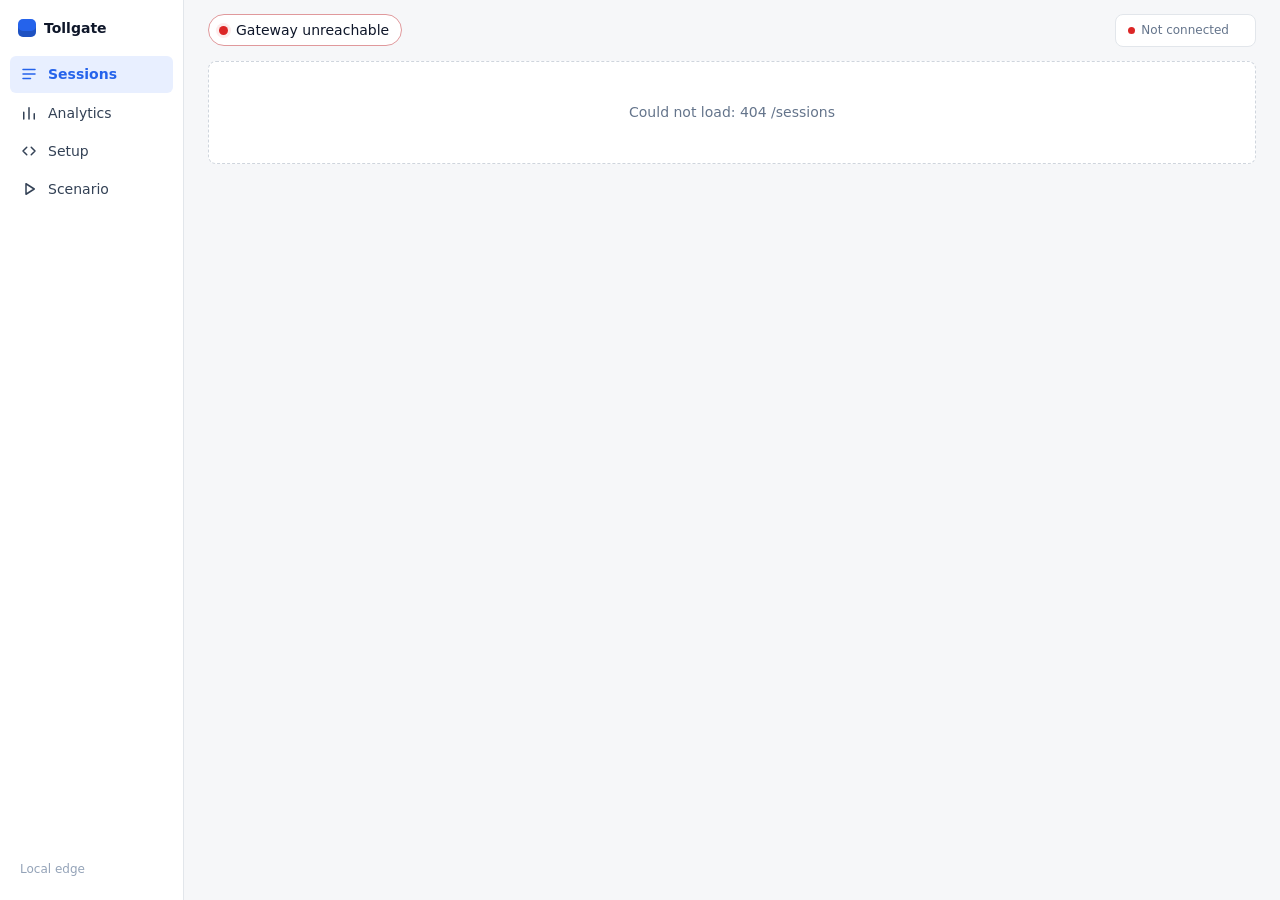
==== tollgate/ui/edge/index.html @ 45442b35 "Local edge UI at /edge: Sessions, Analytics, Setup, Scenario Vanilla JS/CSS, inline SVG charts, ligh" ====
<!doctype html>
<html lang="en">
<head>
<meta charset="utf-8">
<meta name="viewport" content="width=device-width, initial-scale=1">
<title>Tollgate Edge</title>
<link rel="stylesheet" href="app.css">
</head>
<body>
<div class="shell">
  <nav class="nav" aria-label="Views">
    <div class="brand"><span class="brand-mark" aria-hidden="true"></span><span class="brand-name">Tollgate</span></div>
    <a href="#sessions" data-view="sessions"><svg viewBox="0 0 24 24" aria-hidden="true"><path d="M4 6h16M4 12h16M4 18h10"/></svg><span>Sessions</span></a>
    <a href="#analytics" data-view="analytics"><svg viewBox="0 0 24 24" aria-hidden="true"><path d="M5 20V11M12 20V5M19 20v-7"/></svg><span>Analytics</span></a>
    <a href="#setup" data-view="setup"><svg viewBox="0 0 24 24" aria-hidden="true"><path d="M9 7 4 12l5 5M15 7l5 5-5 5"/></svg><span>Setup</span></a>
    <a href="#scenario" data-view="scenario"><svg viewBox="0 0 24 24" aria-hidden="true"><path d="M8 5v14l11-7z"/></svg><span>Scenario</span></a>
    <div class="nav-foot">Local edge</div>
  </nav>
  <div class="main">
    <header class="top">
      <button id="health" class="health" type="button" aria-live="polite"><span class="dot"></span><span class="msg">Checking…</span></button>
      <div id="status" class="status" aria-label="Status"></div>
    </header>
    <main id="view" tabindex="-1"></main>
  </div>
</div>
<script src="app.js"></script>
</body>
</html>
---- tollgate/ui/edge/app.css ----
:root {
  --bg: #f6f7f9; --panel: #ffffff; --panel-2: #f1f3f6; --line: #e2e6eb; --line-2: #cfd5dd;
  --ink: #0f172a; --ink-2: #334155; --muted: #64748b; --faint: #94a3b8;
  --accent: #2563eb; --accent-soft: #e8efff;
  --allow: #15803d; --allow-soft: #e7f6ec;
  --redact: #7c3aed; --redact-soft: #f1ebff;
  --approve: #b45309; --approve-soft: #fdf3e2;
  --block: #dc2626; --block-soft: #fdecec;
  --skip: #94a3b8;
  --mark: #fde68a; --mark-ink: #422006;
  --radius: 8px;
  --font: "IBM Plex Sans", system-ui, -apple-system, "Segoe UI", Roboto, sans-serif;
  --mono: "IBM Plex Mono", ui-monospace, "Cascadia Mono", Consolas, monospace;
  color-scheme: light;
}
@media (prefers-color-scheme: dark) {
  :root {
    --bg: #0d1117; --panel: #151b23; --panel-2: #1b222c; --line: #263040; --line-2: #34404f;
    --ink: #e6edf3; --ink-2: #c4cdd8; --muted: #8b98a8; --faint: #66727f;
    --accent: #5b8def; --accent-soft: #1a2741;
    --allow: #3fb96b; --allow-soft: #12291b;
    --redact: #a78bfa; --redact-soft: #241b3d;
    --approve: #e3a03a; --approve-soft: #2e2212;
    --block: #f26b6b; --block-soft: #341818;
    --skip: #5b6673;
    --mark: #6b4f0f; --mark-ink: #fff3c4;
    color-scheme: dark;
  }
}
* { box-sizing: border-box; }
html, body { margin: 0; height: 100%; }
body { background: var(--bg); color: var(--ink); font: 14px/1.45 var(--font); }
button, input { font: inherit; color: inherit; }
:focus-visible { outline: 2px solid var(--accent); outline-offset: 2px; border-radius: 4px; }
code, pre, .mono { font-family: var(--mono); font-size: 12.5px; }
h1 { font-size: 20px; margin: 0 0 4px; font-weight: 600; letter-spacing: -0.01em; }
h2 { font-size: 15px; margin: 0 0 10px; font-weight: 600; }
h3 { font-size: 13px; margin: 0 0 6px; font-weight: 600; color: var(--ink-2); }
.sub { color: var(--muted); margin: 0 0 18px; }

/* shell */
.shell { display: grid; grid-template-columns: 184px 1fr; min-height: 100vh; background: linear-gradient(to right, var(--panel) 183px, var(--line) 183px 184px, transparent 184px); }
.nav { border-right: 1px solid var(--line); padding: 14px 10px; display: flex; flex-direction: column; gap: 2px; position: sticky; top: 0; height: 100vh; }
.brand { display: flex; align-items: center; gap: 8px; padding: 4px 8px 16px; font-weight: 600; }
.brand-mark { width: 18px; height: 18px; border-radius: 5px; background: var(--accent); box-shadow: inset 0 -6px 0 rgba(0,0,0,.18); }
.nav a { display: flex; align-items: center; gap: 10px; padding: 8px 10px; border-radius: 6px; color: var(--ink-2); text-decoration: none; }
.nav a svg { width: 18px; height: 18px; fill: none; stroke: currentColor; stroke-width: 2; stroke-linecap: round; stroke-linejoin: round; flex: none; }
.nav a:hover { background: var(--panel-2); }
.nav a[aria-current="page"] { background: var(--accent-soft); color: var(--accent); font-weight: 600; }
.nav-foot { margin-top: auto; color: var(--faint); font-size: 12px; padding: 8px 10px; }
.main { min-width: 0; display: flex; flex-direction: column; }
.top { display: flex; justify-content: space-between; align-items: flex-start; gap: 16px; padding: 14px 24px 0; }
#view { padding: 14px 24px 40px; outline: none; min-width: 0; }

.health { display: inline-flex; align-items: center; gap: 8px; border: 1px solid var(--line); background: var(--panel); border-radius: 999px; padding: 5px 12px 5px 10px; cursor: default; font-weight: 500; }
.health .dot { width: 9px; height: 9px; border-radius: 50%; background: var(--allow); box-shadow: 0 0 0 3px var(--allow-soft); }
.health.warn .dot { background: var(--approve); box-shadow: 0 0 0 3px var(--approve-soft); }
.health.alert .dot { background: var(--block); box-shadow: 0 0 0 3px var(--block-soft); }
.health.warn, .health.alert { cursor: pointer; }
.health.alert { border-color: color-mix(in srgb, var(--block) 40%, var(--line)); }
.health.warn { border-color: color-mix(in srgb, var(--approve) 40%, var(--line)); }

.status { display: grid; grid-template-columns: auto auto; gap: 2px 14px; border: 1px solid var(--line); background: var(--panel); border-radius: var(--radius); padding: 7px 12px; font-size: 12px; color: var(--muted); max-width: 440px; }
.status .acct { display: flex; align-items: center; gap: 7px; color: var(--ink); font-weight: 600; font-size: 13px; }
.status .acct svg { width: 18px; height: 18px; fill: none; stroke: var(--muted); stroke-width: 1.8; }
.status .conn { display: flex; align-items: center; gap: 6px; justify-content: flex-end; }
.status .vers { grid-column: 1 / -1; font-family: var(--mono); font-size: 11px; color: var(--faint); }
.cdot { width: 7px; height: 7px; border-radius: 50%; background: var(--allow); display: inline-block; }
.cdot.off { background: var(--block); }

/* common */
.panel { background: var(--panel); border: 1px solid var(--line); border-radius: var(--radius); padding: 16px; }
.pill { display: inline-flex; align-items: center; gap: 4px; font-size: 11.5px; font-weight: 600; padding: 1px 8px; border-radius: 999px; white-space: nowrap; line-height: 18px; background: var(--panel-2); color: var(--ink-2); border: 1px solid transparent; }
.pill.allow { background: var(--allow-soft); color: var(--allow); }
.pill.redact { background: var(--redact-soft); color: var(--redact); }
.pill.approve { background: var(--approve-soft); color: var(--approve); }
.pill.block, .pill.fail { background: var(--block-soft); color: var(--block); }
.pill.pass { background: var(--allow-soft); color: var(--allow); }
.pill.untrusted { background: var(--approve-soft); color: var(--approve); }
.pill.holds_private { background: var(--redact-soft); color: var(--redact); }
.pill.clean { background: var(--allow-soft); color: var(--allow); }
.pill.ghost { background: transparent; border-color: var(--line-2); color: var(--muted); font-weight: 500; }
.pill.active::before { content: ""; width: 6px; height: 6px; border-radius: 50%; background: var(--accent); }
.btn { border: 1px solid var(--line-2); background: var(--panel); border-radius: 6px; padding: 5px 12px; cursor: pointer; font-weight: 500; }
.btn:hover { background: var(--panel-2); }
.btn.primary { background: var(--accent); border-color: var(--accent); color: #fff; }
.btn.primary:hover { filter: brightness(1.08); }
.btn.small { padding: 2px 9px; font-size: 12.5px; }
.btn:disabled { opacity: .55; cursor: progress; }
.empty { color: var(--muted); padding: 40px 16px; text-align: center; border: 1px dashed var(--line-2); border-radius: var(--radius); background: var(--panel); }
.empty a { color: var(--accent); }
.muted { color: var(--muted); }
.row { display: flex; align-items: center; gap: 8px; flex-wrap: wrap; }

/* sessions */
.sessions { display: grid; grid-template-columns: 330px 1fr; gap: 18px; align-items: start; }
.slist { display: flex; flex-direction: column; gap: 6px; position: sticky; top: 12px; max-height: calc(100vh - 110px); overflow: auto; padding: 2px; }
.sitem { text-align: left; background: var(--panel); border: 1px solid var(--line); border-radius: var(--radius); padding: 10px 12px; cursor: pointer; display: flex; flex-direction: column; gap: 5px; width: 100%; }
.sitem:hover { border-color: var(--line-2); }
.sitem[aria-current="true"] { border-color: var(--accent); box-shadow: 0 0 0 1px var(--accent); }
.sitem .name { font-weight: 600; display: flex; justify-content: space-between; gap: 8px; }
.sitem .name small { font-weight: 400; color: var(--faint); font-size: 12px; }
.sitem .label { color: var(--muted); font-size: 12px; }
.sitem .tools { color: var(--muted); font-size: 12px; white-space: nowrap; overflow: hidden; text-overflow: ellipsis; }
.shead { display: flex; justify-content: space-between; align-items: flex-start; gap: 12px; margin-bottom: 12px; }
.timeline { display: flex; flex-direction: column; gap: 8px; }
.card { background: var(--panel); border: 1px solid var(--line); border-radius: var(--radius); border-left: 3px solid var(--line-2); }
.card.allow { border-left-color: var(--allow); }
.card.redact { border-left-color: var(--redact); }
.card.approve { border-left-color: var(--approve); }
.card.block { border-left-color: var(--block); }
.card.flash { animation: flash 1.6s ease-out; }
@keyframes flash { from { box-shadow: 0 0 0 3px var(--accent); } to { box-shadow: 0 0 0 0 transparent; } }
.card > summary { list-style: none; cursor: pointer; padding: 10px 14px; display: grid; grid-template-columns: 62px 1fr auto; gap: 4px 12px; align-items: baseline; }
.card > summary::-webkit-details-marker { display: none; }
.card .time { color: var(--faint); font-family: var(--mono); font-size: 12px; }
.card .sentence { font-weight: 600; }
.card .effect { grid-column: 2; color: var(--muted); font-size: 13px; }
.card .chain { grid-column: 2 / -1; display: flex; flex-wrap: wrap; gap: 4px 12px; font-size: 12.5px; color: var(--ink-2); margin-top: 2px; }
.chain .st { display: inline-flex; align-items: center; gap: 4px; }
.chain .ic { width: 15px; height: 15px; border-radius: 50%; display: inline-grid; place-items: center; font-size: 10px; font-weight: 700; color: #fff; }
.ic.ok { background: var(--allow); }
.ic.warn { background: var(--approve); }
.card.redact .ic.warn { background: var(--redact); }
.ic.fail { background: var(--block); }
.ic.skip { background: transparent; color: var(--skip); border: 1px solid var(--skip); }
.chain .skip-l { color: var(--faint); }
.card .chev { color: var(--faint); transition: transform .15s; grid-row: 1; grid-column: 3; }
.card[open] .chev { transform: rotate(90deg); }
.body { padding: 4px 14px 14px 88px; display: flex; flex-direction: column; gap: 12px; border-top: 1px solid var(--line); padding-top: 12px; }
.kv { display: grid; grid-template-columns: 140px 1fr; gap: 4px 12px; }
.kv dt { color: var(--muted); }
.kv dd { margin: 0; }
.masked { display: flex; flex-wrap: wrap; gap: 6px; align-items: center; }
.tok { font-family: var(--mono); font-size: 12px; background: var(--redact-soft); color: var(--redact); border-radius: 4px; padding: 0 5px; }
pre.text { margin: 6px 0 0; padding: 10px 12px; background: var(--panel-2); border: 1px solid var(--line); border-radius: 6px; white-space: pre-wrap; word-break: break-word; max-height: 260px; overflow: auto; }
pre.text mark { background: var(--mark); color: var(--mark-ink); border-radius: 3px; padding: 0 2px; }
pre.text mark.m { background: var(--redact-soft); color: var(--redact); font-weight: 600; }
details.tech > summary { cursor: pointer; color: var(--muted); font-size: 13px; }
details.tech table { border-collapse: collapse; margin-top: 8px; font-size: 12.5px; width: 100%; }
details.tech td { padding: 3px 10px 3px 0; vertical-align: top; border-bottom: 1px solid var(--line); }
details.tech td:first-child { color: var(--muted); width: 130px; }
.why b { display: block; color: var(--muted); font-weight: 500; font-size: 12px; text-transform: uppercase; letter-spacing: .04em; margin-bottom: 2px; }
.why2 { display: grid; grid-template-columns: 1fr 1fr; gap: 14px; }

/* analytics */
.kpis { display: grid; grid-template-columns: repeat(4, 1fr); gap: 12px; margin-bottom: 14px; }
.kpi .n { font-size: 26px; font-weight: 600; letter-spacing: -0.02em; font-variant-numeric: tabular-nums; }
.kpi .l { color: var(--muted); font-size: 12.5px; }
.kpi.block .n { color: var(--block); } .kpi.redact .n { color: var(--redact); }
.grid2 { display: grid; grid-template-columns: 1fr 1fr; gap: 14px; margin-top: 14px; }
.legend { display: flex; gap: 14px; font-size: 12.5px; color: var(--muted); margin-bottom: 6px; }
.legend i { display: inline-block; width: 10px; height: 10px; border-radius: 2px; margin-right: 5px; vertical-align: -1px; }
svg.chart { width: 100%; height: auto; display: block; overflow: visible; }
svg.chart text { fill: var(--muted); font: 11px var(--font); }
svg.chart .grid { stroke: var(--line); }
.f-allow { fill: var(--allow); } .f-redact { fill: var(--redact); } .f-approve { fill: var(--approve); } .f-block { fill: var(--block); }
.bars { display: flex; flex-direction: column; gap: 9px; }
.bar .lab { display: flex; justify-content: space-between; gap: 12px; font-size: 13px; margin-bottom: 3px; }
.bar .lab span:last-child { font-variant-numeric: tabular-nums; color: var(--muted); }
.bar .track { height: 10px; border-radius: 3px; background: var(--panel-2); display: flex; overflow: hidden; }
.bar .track div { height: 100%; }

/* setup */
.setup { display: grid; grid-template-columns: 1fr 1fr; gap: 14px; }
.setup .wide { grid-column: 1 / -1; }
.field { display: flex; align-items: center; gap: 8px; justify-content: space-between; padding: 7px 0; border-bottom: 1px solid var(--line); }
.field:last-child { border-bottom: 0; }
.field span:first-child { color: var(--muted); }
.snip { margin-top: 12px; }
.snip .row { justify-content: space-between; }
.snip pre { margin: 6px 0 0; padding: 10px 12px; background: var(--panel-2); border: 1px solid var(--line); border-radius: 6px; overflow: auto; white-space: pre; }
.tools { display: flex; flex-wrap: wrap; gap: 6px; margin-top: 10px; }
.local-sent ul { margin: 0; padding-left: 18px; color: var(--ink-2); }
.local-sent li { margin: 3px 0; }

/* scenario */
.sc-bar { display: flex; gap: 8px; align-items: center; margin-bottom: 14px; flex-wrap: wrap; }
.sc-bar .score { margin-left: auto; color: var(--muted); }
.act { margin-bottom: 14px; padding: 0; overflow: hidden; }
.act-h { display: flex; align-items: center; justify-content: space-between; gap: 12px; padding: 12px 16px; border-bottom: 1px solid var(--line); }
.act-h h2 { margin: 0; }
.act-h .muted { font-size: 12.5px; }
table.steps { width: 100%; border-collapse: collapse; }
table.steps td, table.steps th { padding: 8px 12px; text-align: left; vertical-align: top; border-bottom: 1px solid var(--line); }
table.steps th { font-size: 12px; color: var(--muted); font-weight: 500; }
table.steps tr:last-child td { border-bottom: 0; }
table.steps td.id { font-family: var(--mono); color: var(--muted); width: 48px; }
table.steps td.who { width: 130px; color: var(--ink-2); }
table.steps td.exp, table.steps td.got { width: 24%; font-size: 13px; }
table.steps td.res { width: 70px; }
table.steps td.act-c { width: 64px; text-align: right; }
table.steps tr.op td { color: var(--faint); }
table.steps tr.op .pill { opacity: .8; }
table.steps .why-f { color: var(--block); font-size: 12px; }
table.steps a { color: var(--accent); }

@media (max-width: 1100px) {
  .sessions { grid-template-columns: 270px 1fr; }
  .grid2, .setup { grid-template-columns: 1fr; }
}
@media (max-width: 900px) {
  .shell { grid-template-columns: 56px 1fr; background: linear-gradient(to right, var(--panel) 55px, var(--line) 55px 56px, transparent 56px); }
  .nav a span, .brand-name, .nav-foot { display: none; }
  .nav a { justify-content: center; padding: 10px; }
  .brand { justify-content: center; padding: 4px 0 16px; }
  .top { flex-wrap: wrap; padding: 12px 16px 0; }
  #view { padding: 12px 16px 32px; }
  .sessions { grid-template-columns: 1fr; }
  .slist { position: static; max-height: 260px; }
  .kpis { grid-template-columns: repeat(2, 1fr); }
  .body { padding-left: 14px; }
  .why2 { grid-template-columns: 1fr; }
  .card > summary { grid-template-columns: 52px 1fr auto; }
  table.steps td.who, table.steps th.who { display: none; }
}
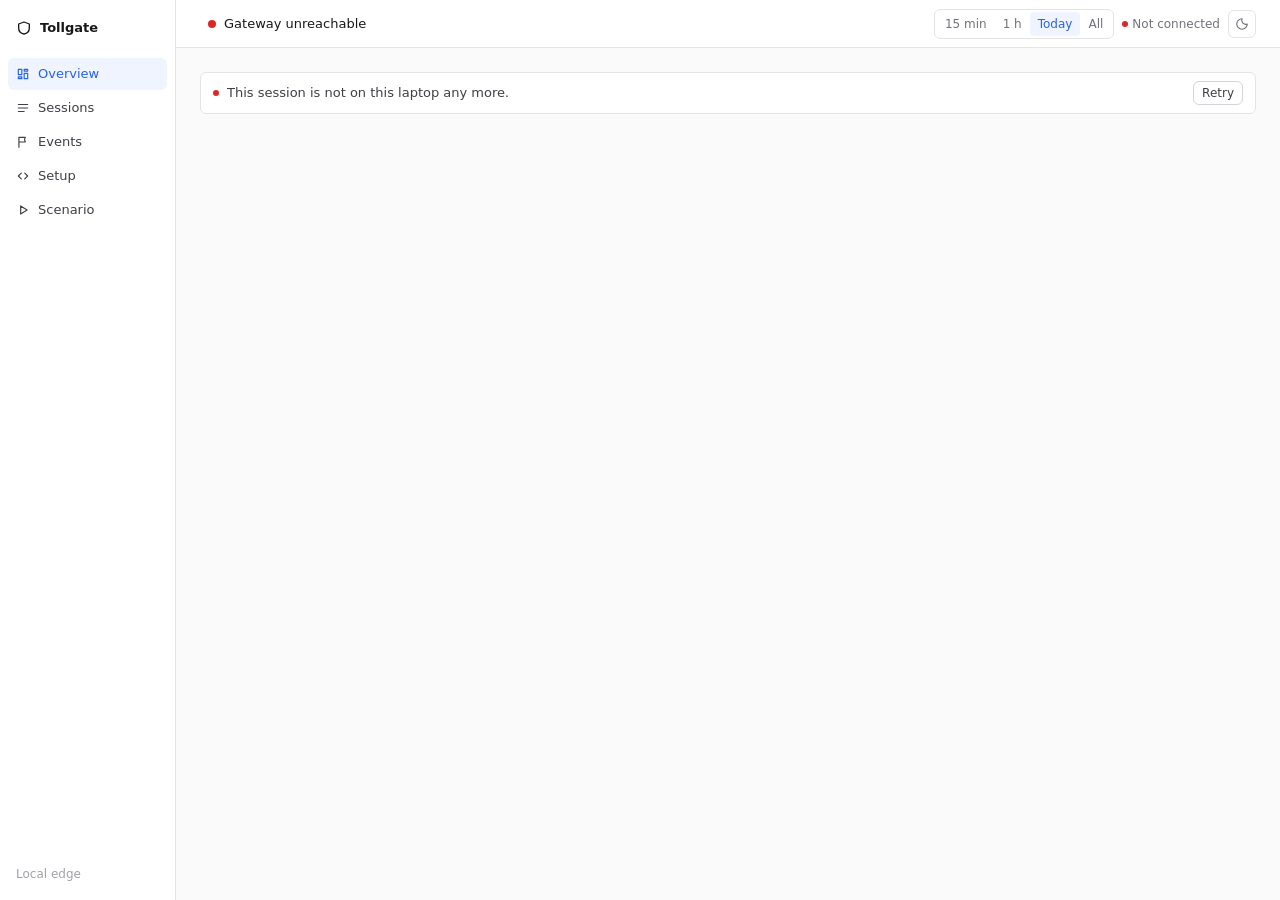
==== commit 3be33e21: "Edge UI v2: Overview/Sessions trace/Events/Setup/Scenario, neutral palette, global range, light/dark" ====
--- a/tollgate/ui/edge/index.html
+++ b/tollgate/ui/edge/index.html
@@ -4,22 +4,27 @@
 <meta charset="utf-8">
 <meta name="viewport" content="width=device-width, initial-scale=1">
 <title>Tollgate Edge</title>
+<script>try { const t = localStorage.getItem("tg.theme"); if (t) document.documentElement.dataset.theme = t; } catch {}</script>
 <link rel="stylesheet" href="app.css">
 </head>
 <body>
 <div class="shell">
   <nav class="nav" aria-label="Views">
-    <div class="brand"><span class="brand-mark" aria-hidden="true"></span><span class="brand-name">Tollgate</span></div>
-    <a href="#sessions" data-view="sessions"><svg viewBox="0 0 24 24" aria-hidden="true"><path d="M4 6h16M4 12h16M4 18h10"/></svg><span>Sessions</span></a>
-    <a href="#analytics" data-view="analytics"><svg viewBox="0 0 24 24" aria-hidden="true"><path d="M5 20V11M12 20V5M19 20v-7"/></svg><span>Analytics</span></a>
-    <a href="#setup" data-view="setup"><svg viewBox="0 0 24 24" aria-hidden="true"><path d="M9 7 4 12l5 5M15 7l5 5-5 5"/></svg><span>Setup</span></a>
-    <a href="#scenario" data-view="scenario"><svg viewBox="0 0 24 24" aria-hidden="true"><path d="M8 5v14l11-7z"/></svg><span>Scenario</span></a>
+    <div class="brand"><svg class="i" viewBox="0 0 24 24" aria-hidden="true"><path d="M12 3 4 6v6c0 4.5 3.4 8.2 8 9 4.6-.8 8-4.5 8-9V6z"/></svg>Tollgate</div>
+    <a href="#/overview" data-view="overview"><svg class="i" viewBox="0 0 24 24" aria-hidden="true"><path d="M4 13h6V4H4zM14 20h6v-9h-6zM4 20h6v-3H4zM14 7h6V4h-6z"/></svg>Overview</a>
+    <a href="#/sessions" data-view="sessions"><svg class="i" viewBox="0 0 24 24" aria-hidden="true"><path d="M4 6h16M4 12h16M4 18h10"/></svg>Sessions</a>
+    <a href="#/events" data-view="events"><svg class="i" viewBox="0 0 24 24" aria-hidden="true"><path d="M5 21V4h11l-1.5 4L16 12H5"/></svg>Events</a>
+    <a href="#/setup" data-view="setup"><svg class="i" viewBox="0 0 24 24" aria-hidden="true"><path d="M9 7 4 12l5 5M15 7l5 5-5 5"/></svg>Setup</a>
+    <a href="#/scenario" data-view="scenario"><svg class="i" viewBox="0 0 24 24" aria-hidden="true"><path d="M8 5v14l11-7z"/></svg>Scenario</a>
     <div class="nav-foot">Local edge</div>
   </nav>
   <div class="main">
     <header class="top">
-      <button id="health" class="health" type="button" aria-live="polite"><span class="dot"></span><span class="msg">Checking…</span></button>
+      <button id="health" class="health" type="button" aria-live="polite"><span class="dot"></span><span class="msg ell">Checking…</span></button>
+      <span class="spacer"></span>
+      <div id="range" class="seg" role="group" aria-label="Time range"></div>
       <div id="status" class="status" aria-label="Status"></div>
+      <button id="theme" class="icon-btn" type="button" aria-label="Switch light or dark" title="Switch light or dark"><svg class="i" viewBox="0 0 24 24" aria-hidden="true"><path d="M12 3a9 9 0 1 0 9 9 7 7 0 0 1-9-9z"/></svg></button>
     </header>
     <main id="view" tabindex="-1"></main>
   </div>
--- a/tollgate/ui/edge/app.css
+++ b/tollgate/ui/edge/app.css
@@ -1,216 +1,238 @@
+/* Tollgate local edge v2. Grey is the default, colour is information: one accent (blue) for interactive/selected,
+   red only for Blocked and real problems. Type: 13 body, 12 labels, 15 section, 18 page, 22 KPI. 8px grid, 6px radius. */
 :root {
-  --bg: #f6f7f9; --panel: #ffffff; --panel-2: #f1f3f6; --line: #e2e6eb; --line-2: #cfd5dd;
-  --ink: #0f172a; --ink-2: #334155; --muted: #64748b; --faint: #94a3b8;
-  --accent: #2563eb; --accent-soft: #e8efff;
-  --allow: #15803d; --allow-soft: #e7f6ec;
-  --redact: #7c3aed; --redact-soft: #f1ebff;
-  --approve: #b45309; --approve-soft: #fdf3e2;
-  --block: #dc2626; --block-soft: #fdecec;
-  --skip: #94a3b8;
-  --mark: #fde68a; --mark-ink: #422006;
-  --radius: 8px;
-  --font: "IBM Plex Sans", system-ui, -apple-system, "Segoe UI", Roboto, sans-serif;
-  --mono: "IBM Plex Mono", ui-monospace, "Cascadia Mono", Consolas, monospace;
+  --bg: #fafafa; --panel: #ffffff; --soft: #f4f4f5; --soft-2: #e4e4e7; --line: #e4e4e7; --line-2: #d4d4d8;
+  --ink: #18181b; --ink-2: #3f3f46; --muted: #71717a; --faint: #a1a1aa;
+  --accent: #2563eb; --accent-soft: #eff4ff;
+  --red: #dc2626; --red-soft: #fdecec; --red-ink: #9f1d1d;
+  --c-allow: #d4d4d8; --c-mid: #8e8e96; --c-block: #dc2626; --bar: #e4e4e7;
+  --mark: #e4e4e7; --mark-ink: #18181b;
+  --r: 6px;
+  --font: "Inter", system-ui, -apple-system, "Segoe UI", Roboto, sans-serif;
+  --mono: ui-monospace, "Cascadia Mono", "SF Mono", Consolas, monospace;
   color-scheme: light;
 }
 @media (prefers-color-scheme: dark) {
-  :root {
-    --bg: #0d1117; --panel: #151b23; --panel-2: #1b222c; --line: #263040; --line-2: #34404f;
-    --ink: #e6edf3; --ink-2: #c4cdd8; --muted: #8b98a8; --faint: #66727f;
-    --accent: #5b8def; --accent-soft: #1a2741;
-    --allow: #3fb96b; --allow-soft: #12291b;
-    --redact: #a78bfa; --redact-soft: #241b3d;
-    --approve: #e3a03a; --approve-soft: #2e2212;
-    --block: #f26b6b; --block-soft: #341818;
-    --skip: #5b6673;
-    --mark: #6b4f0f; --mark-ink: #fff3c4;
+  :root:not([data-theme="light"]) {
+    --bg: #0c0c0e; --panel: #131316; --soft: #1d1d21; --soft-2: #2a2a30; --line: #26262b; --line-2: #34343b;
+    --ink: #ececef; --ink-2: #c8c8cf; --muted: #8b8b94; --faint: #5f5f68;
+    --accent: #6b9bff; --accent-soft: #17213a;
+    --red: #f06363; --red-soft: #3a1717; --red-ink: #ffb4b4;
+    --c-allow: #3a3a42; --c-mid: #6e6e78; --c-block: #e5484d; --bar: #2a2a30;
+    --mark: #34343b; --mark-ink: #ececef;
     color-scheme: dark;
   }
 }
+:root[data-theme="dark"] {
+  --bg: #0c0c0e; --panel: #131316; --soft: #1d1d21; --soft-2: #2a2a30; --line: #26262b; --line-2: #34343b;
+  --ink: #ececef; --ink-2: #c8c8cf; --muted: #8b8b94; --faint: #5f5f68;
+  --accent: #6b9bff; --accent-soft: #17213a;
+  --red: #f06363; --red-soft: #3a1717; --red-ink: #ffb4b4;
+  --c-allow: #3a3a42; --c-mid: #6e6e78; --c-block: #e5484d; --bar: #2a2a30;
+  --mark: #34343b; --mark-ink: #ececef;
+  color-scheme: dark;
+}
 * { box-sizing: border-box; }
-html, body { margin: 0; height: 100%; }
-body { background: var(--bg); color: var(--ink); font: 14px/1.45 var(--font); }
-button, input { font: inherit; color: inherit; }
-:focus-visible { outline: 2px solid var(--accent); outline-offset: 2px; border-radius: 4px; }
-code, pre, .mono { font-family: var(--mono); font-size: 12.5px; }
-h1 { font-size: 20px; margin: 0 0 4px; font-weight: 600; letter-spacing: -0.01em; }
-h2 { font-size: 15px; margin: 0 0 10px; font-weight: 600; }
-h3 { font-size: 13px; margin: 0 0 6px; font-weight: 600; color: var(--ink-2); }
-.sub { color: var(--muted); margin: 0 0 18px; }
+html, body { margin: 0; }
+body { background: var(--bg); color: var(--ink); font: 13px/20px var(--font); -webkit-font-smoothing: antialiased; }
+button, input, select { font: inherit; color: inherit; }
+a { color: var(--accent); text-decoration: none; }
+a:hover { text-decoration: underline; }
+:focus-visible { outline: 2px solid var(--accent); outline-offset: 1px; border-radius: 4px; }
+code, pre, .mono { font-family: var(--mono); font-size: 12px; }
+h1 { font-size: 18px; line-height: 24px; margin: 0; font-weight: 600; letter-spacing: -0.01em; }
+h2 { font-size: 15px; line-height: 20px; margin: 0; font-weight: 600; }
+h3 { font-size: 12px; line-height: 16px; margin: 0 0 4px; font-weight: 500; color: var(--muted); }
+.muted { color: var(--muted); }
+.small { font-size: 12px; }
+.num { font-variant-numeric: tabular-nums; }
+.ell { overflow: hidden; text-overflow: ellipsis; white-space: nowrap; min-width: 0; }
+svg.i { width: 14px; height: 14px; fill: none; stroke: currentColor; stroke-width: 2; stroke-linecap: round; stroke-linejoin: round; flex: none; }
+.sr { position: absolute; left: -9999px; }
 
 /* shell */
-.shell { display: grid; grid-template-columns: 184px 1fr; min-height: 100vh; background: linear-gradient(to right, var(--panel) 183px, var(--line) 183px 184px, transparent 184px); }
-.nav { border-right: 1px solid var(--line); padding: 14px 10px; display: flex; flex-direction: column; gap: 2px; position: sticky; top: 0; height: 100vh; }
-.brand { display: flex; align-items: center; gap: 8px; padding: 4px 8px 16px; font-weight: 600; }
-.brand-mark { width: 18px; height: 18px; border-radius: 5px; background: var(--accent); box-shadow: inset 0 -6px 0 rgba(0,0,0,.18); }
-.nav a { display: flex; align-items: center; gap: 10px; padding: 8px 10px; border-radius: 6px; color: var(--ink-2); text-decoration: none; }
-.nav a svg { width: 18px; height: 18px; fill: none; stroke: currentColor; stroke-width: 2; stroke-linecap: round; stroke-linejoin: round; flex: none; }
-.nav a:hover { background: var(--panel-2); }
-.nav a[aria-current="page"] { background: var(--accent-soft); color: var(--accent); font-weight: 600; }
-.nav-foot { margin-top: auto; color: var(--faint); font-size: 12px; padding: 8px 10px; }
-.main { min-width: 0; display: flex; flex-direction: column; }
-.top { display: flex; justify-content: space-between; align-items: flex-start; gap: 16px; padding: 14px 24px 0; }
-#view { padding: 14px 24px 40px; outline: none; min-width: 0; }
-
-.health { display: inline-flex; align-items: center; gap: 8px; border: 1px solid var(--line); background: var(--panel); border-radius: 999px; padding: 5px 12px 5px 10px; cursor: default; font-weight: 500; }
-.health .dot { width: 9px; height: 9px; border-radius: 50%; background: var(--allow); box-shadow: 0 0 0 3px var(--allow-soft); }
-.health.warn .dot { background: var(--approve); box-shadow: 0 0 0 3px var(--approve-soft); }
-.health.alert .dot { background: var(--block); box-shadow: 0 0 0 3px var(--block-soft); }
+.shell { display: grid; grid-template-columns: 176px minmax(0, 1fr); min-height: 100vh; }
+.nav { background: var(--panel); border-right: 1px solid var(--line); padding: 8px; display: flex; flex-direction: column; gap: 2px; position: sticky; top: 0; height: 100vh; }
+.brand { display: flex; align-items: center; gap: 8px; height: 40px; padding: 0 8px; margin-bottom: 8px; font-weight: 600; }
+.brand svg { width: 16px; height: 16px; }
+.nav a { display: flex; align-items: center; gap: 8px; height: 32px; padding: 0 8px; border-radius: var(--r); color: var(--ink-2); }
+.nav a:hover { background: var(--soft); text-decoration: none; }
+.nav a[aria-current="page"] { background: var(--accent-soft); color: var(--accent); font-weight: 500; }
+.nav-foot { margin-top: auto; color: var(--faint); font-size: 12px; padding: 8px; }
+.main { min-width: 0; }
+.top { display: flex; align-items: center; gap: 8px; height: 48px; padding: 0 24px; border-bottom: 1px solid var(--line); background: var(--panel); position: sticky; top: 0; z-index: 5; }
+.top .spacer { flex: 1; }
+#view { padding: 24px; outline: none; max-width: 1400px; }
+.page-h { display: flex; align-items: flex-end; justify-content: space-between; gap: 16px; margin-bottom: 16px; }
+.page-h p { margin: 4px 0 0; color: var(--muted); font-size: 12px; }
+
+.health { display: inline-flex; align-items: center; gap: 8px; height: 28px; padding: 0 8px; border: 0; background: none; border-radius: var(--r); max-width: 420px; cursor: default; }
+.health .dot { width: 8px; height: 8px; border-radius: 50%; background: var(--faint); flex: none; }
+.health.warn .dot { background: var(--ink-2); }
+.health.alert .dot { background: var(--red); }
 .health.warn, .health.alert { cursor: pointer; }
-.health.alert { border-color: color-mix(in srgb, var(--block) 40%, var(--line)); }
-.health.warn { border-color: color-mix(in srgb, var(--approve) 40%, var(--line)); }
-
-.status { display: grid; grid-template-columns: auto auto; gap: 2px 14px; border: 1px solid var(--line); background: var(--panel); border-radius: var(--radius); padding: 7px 12px; font-size: 12px; color: var(--muted); max-width: 440px; }
-.status .acct { display: flex; align-items: center; gap: 7px; color: var(--ink); font-weight: 600; font-size: 13px; }
-.status .acct svg { width: 18px; height: 18px; fill: none; stroke: var(--muted); stroke-width: 1.8; }
-.status .conn { display: flex; align-items: center; gap: 6px; justify-content: flex-end; }
-.status .vers { grid-column: 1 / -1; font-family: var(--mono); font-size: 11px; color: var(--faint); }
-.cdot { width: 7px; height: 7px; border-radius: 50%; background: var(--allow); display: inline-block; }
-.cdot.off { background: var(--block); }
-
-/* common */
-.panel { background: var(--panel); border: 1px solid var(--line); border-radius: var(--radius); padding: 16px; }
-.pill { display: inline-flex; align-items: center; gap: 4px; font-size: 11.5px; font-weight: 600; padding: 1px 8px; border-radius: 999px; white-space: nowrap; line-height: 18px; background: var(--panel-2); color: var(--ink-2); border: 1px solid transparent; }
-.pill.allow { background: var(--allow-soft); color: var(--allow); }
-.pill.redact { background: var(--redact-soft); color: var(--redact); }
-.pill.approve { background: var(--approve-soft); color: var(--approve); }
-.pill.block, .pill.fail { background: var(--block-soft); color: var(--block); }
-.pill.pass { background: var(--allow-soft); color: var(--allow); }
-.pill.untrusted { background: var(--approve-soft); color: var(--approve); }
-.pill.holds_private { background: var(--redact-soft); color: var(--redact); }
-.pill.clean { background: var(--allow-soft); color: var(--allow); }
-.pill.ghost { background: transparent; border-color: var(--line-2); color: var(--muted); font-weight: 500; }
-.pill.active::before { content: ""; width: 6px; height: 6px; border-radius: 50%; background: var(--accent); }
-.btn { border: 1px solid var(--line-2); background: var(--panel); border-radius: 6px; padding: 5px 12px; cursor: pointer; font-weight: 500; }
-.btn:hover { background: var(--panel-2); }
+.health.warn:hover, .health.alert:hover { background: var(--soft); }
+.status { display: flex; align-items: center; gap: 12px; font-size: 12px; color: var(--muted); min-width: 0; }
+.status > span { display: inline-flex; align-items: center; gap: 4px; white-space: nowrap; }
+.status .who { color: var(--ink); }
+.status .sep { width: 1px; height: 16px; background: var(--line); }
+.cdot { width: 6px; height: 6px; border-radius: 50%; background: var(--faint); display: inline-block; }
+.cdot.off { background: var(--red); }
+
+/* controls */
+.seg { display: inline-flex; border: 1px solid var(--line); border-radius: var(--r); padding: 2px; background: var(--panel); }
+.seg button { height: 24px; padding: 0 8px; border: 0; background: none; border-radius: 4px; font-size: 12px; color: var(--muted); cursor: pointer; }
+.seg button:hover { color: var(--ink); }
+.seg button[aria-pressed="true"] { background: var(--accent-soft); color: var(--accent); font-weight: 500; }
+.btn { display: inline-flex; align-items: center; gap: 4px; height: 28px; padding: 0 12px; border: 1px solid var(--line-2); background: var(--panel); border-radius: var(--r); cursor: pointer; font-size: 12px; font-weight: 500; white-space: nowrap; }
+.btn:hover { background: var(--soft); }
+.btn:disabled { opacity: .5; cursor: default; }
 .btn.primary { background: var(--accent); border-color: var(--accent); color: #fff; }
-.btn.primary:hover { filter: brightness(1.08); }
-.btn.small { padding: 2px 9px; font-size: 12.5px; }
-.btn:disabled { opacity: .55; cursor: progress; }
-.empty { color: var(--muted); padding: 40px 16px; text-align: center; border: 1px dashed var(--line-2); border-radius: var(--radius); background: var(--panel); }
-.empty a { color: var(--accent); }
-.muted { color: var(--muted); }
-.row { display: flex; align-items: center; gap: 8px; flex-wrap: wrap; }
-
-/* sessions */
-.sessions { display: grid; grid-template-columns: 330px 1fr; gap: 18px; align-items: start; }
-.slist { display: flex; flex-direction: column; gap: 6px; position: sticky; top: 12px; max-height: calc(100vh - 110px); overflow: auto; padding: 2px; }
-.sitem { text-align: left; background: var(--panel); border: 1px solid var(--line); border-radius: var(--radius); padding: 10px 12px; cursor: pointer; display: flex; flex-direction: column; gap: 5px; width: 100%; }
-.sitem:hover { border-color: var(--line-2); }
-.sitem[aria-current="true"] { border-color: var(--accent); box-shadow: 0 0 0 1px var(--accent); }
-.sitem .name { font-weight: 600; display: flex; justify-content: space-between; gap: 8px; }
-.sitem .name small { font-weight: 400; color: var(--faint); font-size: 12px; }
-.sitem .label { color: var(--muted); font-size: 12px; }
-.sitem .tools { color: var(--muted); font-size: 12px; white-space: nowrap; overflow: hidden; text-overflow: ellipsis; }
-.shead { display: flex; justify-content: space-between; align-items: flex-start; gap: 12px; margin-bottom: 12px; }
-.timeline { display: flex; flex-direction: column; gap: 8px; }
-.card { background: var(--panel); border: 1px solid var(--line); border-radius: var(--radius); border-left: 3px solid var(--line-2); }
-.card.allow { border-left-color: var(--allow); }
-.card.redact { border-left-color: var(--redact); }
-.card.approve { border-left-color: var(--approve); }
-.card.block { border-left-color: var(--block); }
-.card.flash { animation: flash 1.6s ease-out; }
-@keyframes flash { from { box-shadow: 0 0 0 3px var(--accent); } to { box-shadow: 0 0 0 0 transparent; } }
-.card > summary { list-style: none; cursor: pointer; padding: 10px 14px; display: grid; grid-template-columns: 62px 1fr auto; gap: 4px 12px; align-items: baseline; }
-.card > summary::-webkit-details-marker { display: none; }
-.card .time { color: var(--faint); font-family: var(--mono); font-size: 12px; }
-.card .sentence { font-weight: 600; }
-.card .effect { grid-column: 2; color: var(--muted); font-size: 13px; }
-.card .chain { grid-column: 2 / -1; display: flex; flex-wrap: wrap; gap: 4px 12px; font-size: 12.5px; color: var(--ink-2); margin-top: 2px; }
-.chain .st { display: inline-flex; align-items: center; gap: 4px; }
-.chain .ic { width: 15px; height: 15px; border-radius: 50%; display: inline-grid; place-items: center; font-size: 10px; font-weight: 700; color: #fff; }
-.ic.ok { background: var(--allow); }
-.ic.warn { background: var(--approve); }
-.card.redact .ic.warn { background: var(--redact); }
-.ic.fail { background: var(--block); }
-.ic.skip { background: transparent; color: var(--skip); border: 1px solid var(--skip); }
-.chain .skip-l { color: var(--faint); }
-.card .chev { color: var(--faint); transition: transform .15s; grid-row: 1; grid-column: 3; }
-.card[open] .chev { transform: rotate(90deg); }
-.body { padding: 4px 14px 14px 88px; display: flex; flex-direction: column; gap: 12px; border-top: 1px solid var(--line); padding-top: 12px; }
-.kv { display: grid; grid-template-columns: 140px 1fr; gap: 4px 12px; }
-.kv dt { color: var(--muted); }
-.kv dd { margin: 0; }
-.masked { display: flex; flex-wrap: wrap; gap: 6px; align-items: center; }
-.tok { font-family: var(--mono); font-size: 12px; background: var(--redact-soft); color: var(--redact); border-radius: 4px; padding: 0 5px; }
-pre.text { margin: 6px 0 0; padding: 10px 12px; background: var(--panel-2); border: 1px solid var(--line); border-radius: 6px; white-space: pre-wrap; word-break: break-word; max-height: 260px; overflow: auto; }
-pre.text mark { background: var(--mark); color: var(--mark-ink); border-radius: 3px; padding: 0 2px; }
-pre.text mark.m { background: var(--redact-soft); color: var(--redact); font-weight: 600; }
-details.tech > summary { cursor: pointer; color: var(--muted); font-size: 13px; }
-details.tech table { border-collapse: collapse; margin-top: 8px; font-size: 12.5px; width: 100%; }
-details.tech td { padding: 3px 10px 3px 0; vertical-align: top; border-bottom: 1px solid var(--line); }
-details.tech td:first-child { color: var(--muted); width: 130px; }
-.why b { display: block; color: var(--muted); font-weight: 500; font-size: 12px; text-transform: uppercase; letter-spacing: .04em; margin-bottom: 2px; }
-.why2 { display: grid; grid-template-columns: 1fr 1fr; gap: 14px; }
-
-/* analytics */
-.kpis { display: grid; grid-template-columns: repeat(4, 1fr); gap: 12px; margin-bottom: 14px; }
-.kpi .n { font-size: 26px; font-weight: 600; letter-spacing: -0.02em; font-variant-numeric: tabular-nums; }
-.kpi .l { color: var(--muted); font-size: 12.5px; }
-.kpi.block .n { color: var(--block); } .kpi.redact .n { color: var(--redact); }
-.grid2 { display: grid; grid-template-columns: 1fr 1fr; gap: 14px; margin-top: 14px; }
-.legend { display: flex; gap: 14px; font-size: 12.5px; color: var(--muted); margin-bottom: 6px; }
-.legend i { display: inline-block; width: 10px; height: 10px; border-radius: 2px; margin-right: 5px; vertical-align: -1px; }
-svg.chart { width: 100%; height: auto; display: block; overflow: visible; }
-svg.chart text { fill: var(--muted); font: 11px var(--font); }
-svg.chart .grid { stroke: var(--line); }
-.f-allow { fill: var(--allow); } .f-redact { fill: var(--redact); } .f-approve { fill: var(--approve); } .f-block { fill: var(--block); }
-.bars { display: flex; flex-direction: column; gap: 9px; }
-.bar .lab { display: flex; justify-content: space-between; gap: 12px; font-size: 13px; margin-bottom: 3px; }
-.bar .lab span:last-child { font-variant-numeric: tabular-nums; color: var(--muted); }
-.bar .track { height: 10px; border-radius: 3px; background: var(--panel-2); display: flex; overflow: hidden; }
-.bar .track div { height: 100%; }
+.btn.primary:hover { filter: brightness(1.08); background: var(--accent); }
+.btn.sm { height: 24px; padding: 0 8px; }
+.icon-btn { width: 28px; height: 28px; display: inline-flex; align-items: center; justify-content: center; border: 1px solid var(--line); background: var(--panel); border-radius: var(--r); cursor: pointer; color: var(--muted); }
+.icon-btn:hover { color: var(--ink); background: var(--soft); }
+
+/* badges: tinted, no border; only Blocked has a hue */
+.badge { display: inline-flex; align-items: center; gap: 4px; height: 20px; padding: 0 6px; border-radius: 4px; font-size: 12px; line-height: 1; background: var(--soft); color: var(--ink-2); white-space: nowrap; vertical-align: middle; }
+.badge svg.i { width: 12px; height: 12px; }
+.badge.blocked, .badge.fail { background: var(--red-soft); color: var(--red-ink); }
+.badge.plain { background: none; padding: 0; color: var(--muted); }
+
+/* cards */
+.card { background: var(--panel); border: 1px solid var(--line); border-radius: var(--r); min-width: 0; }
+.card-h { display: flex; align-items: center; justify-content: space-between; gap: 8px; padding: 12px 16px; }
+.card-b { padding: 0 16px 16px; }
+.card-h + table { border-top: 1px solid var(--line); }
+.grid2 { display: grid; grid-template-columns: 1fr 1fr; gap: 16px; }
+.stack { display: grid; gap: 16px; }
+
+/* KPIs */
+.kpis { display: grid; grid-template-columns: repeat(4, minmax(0, 1fr)); gap: 16px; }
+.kpi { padding: 12px 16px; }
+.kpi .l { font-size: 12px; color: var(--muted); }
+.kpi .v { font-size: 22px; line-height: 28px; font-weight: 600; margin-top: 4px; font-variant-numeric: tabular-nums; }
+.kpi .d { font-size: 12px; color: var(--muted); }
+
+/* chart */
+.legend { display: flex; gap: 12px; font-size: 12px; color: var(--muted); }
+.legend span { display: inline-flex; align-items: center; gap: 4px; }
+.legend i { width: 8px; height: 8px; border-radius: 2px; display: inline-block; }
+svg.chart { width: 100%; height: auto; display: block; }
+svg.chart text { fill: var(--muted); font-size: 11px; font-family: var(--font); }
+svg.chart .grid { stroke: var(--line); stroke-width: 1; }
+.f-allow { fill: var(--c-allow); background: var(--c-allow); } .f-mid { fill: var(--c-mid); background: var(--c-mid); } .f-block { fill: var(--c-block); background: var(--c-block); }
+.chart-foot { font-size: 12px; color: var(--muted); margin-top: 4px; }
+
+/* horizontal bars + ranked lists */
+.hbars { display: grid; grid-template-columns: minmax(0, 1fr); gap: 4px; }
+.hbar { position: relative; display: flex; justify-content: space-between; gap: 8px; height: 28px; align-items: center; padding: 0 8px; }
+.hbar .fill { position: absolute; inset: 0 auto 0 0; background: var(--bar); border-radius: 4px; }
+.hbar span { position: relative; }
+.hbar .lab { flex: 1; min-width: 0; overflow: hidden; text-overflow: ellipsis; white-space: nowrap; }
+.hbar .num { flex: none; }
+
+/* tables */
+table.t { width: 100%; border-collapse: collapse; table-layout: fixed; }
+table.t th { height: 32px; padding: 0 8px; text-align: left; font-size: 12px; font-weight: 500; color: var(--muted); border-bottom: 1px solid var(--line); white-space: nowrap; }
+table.t td { height: 36px; padding: 0 8px; border-bottom: 1px solid var(--line); overflow: hidden; text-overflow: ellipsis; white-space: nowrap; }
+table.t th:first-child, table.t td:first-child { padding-left: 16px; }
+table.t th:last-child, table.t td:last-child { padding-right: 16px; }
+table.t tbody tr:last-child td { border-bottom: 0; }
+table.t tbody tr.link { cursor: pointer; }
+table.t tbody tr:hover { background: var(--soft); }
+table.t td.r, table.t th.r { text-align: right; }
+.state { display: inline-flex; align-items: center; gap: 4px; color: var(--ink-2); }
+.state svg.i { color: var(--muted); }
+.sub-l { color: var(--muted); margin-left: 4px; }
+
+.empty { padding: 32px 16px; text-align: center; color: var(--muted); }
+.notice { padding: 8px 12px; border: 1px solid var(--line); border-radius: var(--r); background: var(--panel); color: var(--ink-2); margin-bottom: 16px; display: flex; gap: 8px; align-items: center; }
+.notice .cdot { background: var(--red); }
+
+/* trace page */
+.back { font-size: 12px; display: inline-flex; gap: 4px; align-items: center; margin-bottom: 8px; color: var(--muted); }
+.strip { display: flex; flex-wrap: wrap; border: 1px solid var(--line); border-radius: var(--r); background: var(--panel); margin-bottom: 16px; }
+.strip > div { padding: 8px 16px; border-right: 1px solid var(--line); min-width: 0; }
+.strip > div:last-child { border-right: 0; }
+.strip .k { font-size: 12px; color: var(--muted); }
+.strip .v { white-space: nowrap; }
+.trace { display: grid; grid-template-columns: 340px minmax(0, 1fr); gap: 16px; align-items: start; }
+.steps-h { display: flex; justify-content: space-between; align-items: center; padding: 8px 8px 8px 16px; border-bottom: 1px solid var(--line); }
+.steplist { list-style: none; margin: 0; padding: 4px; max-height: calc(100vh - 260px); overflow: auto; }
+.step { display: grid; grid-template-columns: 20px minmax(0, 1fr) auto auto; gap: 8px; align-items: center; height: 36px; padding: 0 8px; border-radius: 4px; cursor: pointer; border: 0; background: none; width: 100%; text-align: left; }
+.step:hover { background: var(--soft); }
+.step[aria-current="true"] { background: var(--accent-soft); }
+.step[aria-current="true"] .nm { color: var(--accent); }
+.step .no { color: var(--faint); font-size: 12px; font-variant-numeric: tabular-nums; }
+.step .ms { color: var(--muted); font-size: 12px; font-variant-numeric: tabular-nums; }
+.step.tl { grid-template-columns: 56px minmax(0, 1fr) auto; height: auto; min-height: 36px; padding: 4px 8px; row-gap: 4px; }
+.step .lane { grid-column: 2 / 4; height: 4px; background: var(--soft); border-radius: 2px; position: relative; }
+.step .lane i { position: absolute; top: 0; height: 4px; width: 4px; border-radius: 2px; background: var(--c-mid); }
+.step .lane i.blocked { background: var(--c-block); }
+.step .tm { color: var(--muted); font-size: 12px; font-variant-numeric: tabular-nums; }
+
+.detail-h { padding: 12px 16px 0; }
+.detail-h .meta { display: flex; gap: 8px; align-items: center; color: var(--muted); font-size: 12px; margin-top: 4px; }
+.tabs { display: flex; gap: 16px; padding: 0 16px; border-bottom: 1px solid var(--line); margin-top: 8px; }
+.tabs button { height: 36px; border: 0; background: none; padding: 0; color: var(--muted); cursor: pointer; border-bottom: 2px solid transparent; margin-bottom: -1px; }
+.tabs button:hover { color: var(--ink); }
+.tabs button[aria-selected="true"] { color: var(--ink); border-bottom-color: var(--accent); font-weight: 500; }
+.tabpane { padding: 16px; }
+dl.kv { display: grid; grid-template-columns: 152px minmax(0, 1fr); gap: 8px 16px; margin: 0; }
+dl.kv dt { color: var(--muted); font-size: 12px; }
+dl.kv dd { margin: 0; min-width: 0; overflow-wrap: anywhere; }
+details.tech { margin-top: 16px; border-top: 1px solid var(--line); padding-top: 8px; }
+details.tech summary { cursor: pointer; color: var(--muted); font-size: 12px; }
+details.tech dl { margin-top: 8px; }
+details.tech dd { font-family: var(--mono); font-size: 12px; }
+.io { display: grid; grid-template-columns: 1fr 1fr; gap: 16px; margin-bottom: 16px; }
+.io:last-child { margin-bottom: 0; }
+.io > div { min-width: 0; }
+.io h3 { display: flex; gap: 8px; align-items: center; }
+pre.text { margin: 0; padding: 8px 12px; background: var(--soft); border-radius: var(--r); white-space: pre-wrap; overflow-wrap: anywhere; max-height: 360px; overflow: auto; line-height: 18px; }
+pre.text mark { background: var(--panel); color: var(--mark-ink); border-radius: 3px; padding: 0 2px; outline: 1px solid var(--line-2); }
+ul.checks { list-style: none; margin: 0; padding: 0; }
+ul.checks li { display: grid; grid-template-columns: 20px 112px 64px minmax(0, 1fr) 64px; gap: 8px; align-items: center; min-height: 32px; border-bottom: 1px solid var(--line); }
+ul.checks li:last-child { border-bottom: 0; }
+ul.checks .oc { font-size: 12px; color: var(--muted); }
+ul.checks .oc.fail { color: var(--red); font-weight: 500; }
+ul.checks .oc.warn { color: var(--ink); font-weight: 500; }
+ul.checks .dt { color: var(--muted); font-size: 12px; overflow: hidden; text-overflow: ellipsis; white-space: nowrap; }
+ul.checks .ms { text-align: right; color: var(--muted); font-size: 12px; font-variant-numeric: tabular-nums; }
+ul.checks svg.i { color: var(--muted); }
+ul.checks svg.i.fail { color: var(--red); }
+ul.checks li.skip { color: var(--faint); }
+.local { display: flex; gap: 8px; align-items: center; padding: 8px 12px; background: var(--soft); border-radius: var(--r); margin-bottom: 16px; }
+
+/* events filters */
+.filters { display: grid; gap: 8px; margin-bottom: 16px; }
+.search { height: 32px; width: 320px; max-width: 100%; padding: 0 8px; border: 1px solid var(--line-2); border-radius: var(--r); background: var(--panel); }
+.pills { display: flex; flex-wrap: wrap; gap: 4px; align-items: center; }
+.pills .lab { font-size: 12px; color: var(--muted); width: 48px; }
+.fpill { height: 24px; padding: 0 8px; border: 1px solid var(--line); border-radius: 999px; background: var(--panel); font-size: 12px; color: var(--ink-2); cursor: pointer; }
+.fpill:hover { background: var(--soft); }
+.fpill[aria-pressed="true"] { border-color: var(--accent); color: var(--accent); background: var(--accent-soft); }
 
 /* setup */
-.setup { display: grid; grid-template-columns: 1fr 1fr; gap: 14px; }
-.setup .wide { grid-column: 1 / -1; }
-.field { display: flex; align-items: center; gap: 8px; justify-content: space-between; padding: 7px 0; border-bottom: 1px solid var(--line); }
-.field:last-child { border-bottom: 0; }
-.field span:first-child { color: var(--muted); }
-.snip { margin-top: 12px; }
-.snip .row { justify-content: space-between; }
-.snip pre { margin: 6px 0 0; padding: 10px 12px; background: var(--panel-2); border: 1px solid var(--line); border-radius: 6px; overflow: auto; white-space: pre; }
-.tools { display: flex; flex-wrap: wrap; gap: 6px; margin-top: 10px; }
-.local-sent ul { margin: 0; padding-left: 18px; color: var(--ink-2); }
-.local-sent li { margin: 3px 0; }
+.field { display: grid; grid-template-columns: 96px minmax(0, 1fr) auto; gap: 8px; align-items: center; min-height: 36px; border-bottom: 1px solid var(--line); }
+.field:last-of-type { border-bottom: 0; }
+.field > span:first-child { color: var(--muted); font-size: 12px; }
+.field code { overflow: hidden; text-overflow: ellipsis; white-space: nowrap; }
+.snip { border-top: 1px solid var(--line); padding: 12px 16px; }
+.snip .row { display: flex; justify-content: space-between; align-items: center; margin-bottom: 8px; }
+.snip pre { margin: 0; padding: 8px 12px; background: var(--soft); border-radius: var(--r); overflow: auto; white-space: pre; }
+ul.plain { margin: 0; padding-left: 16px; color: var(--ink-2); }
+.toolchips { display: flex; flex-wrap: wrap; gap: 4px; margin-top: 8px; }
 
 /* scenario */
-.sc-bar { display: flex; gap: 8px; align-items: center; margin-bottom: 14px; flex-wrap: wrap; }
-.sc-bar .score { margin-left: auto; color: var(--muted); }
-.act { margin-bottom: 14px; padding: 0; overflow: hidden; }
-.act-h { display: flex; align-items: center; justify-content: space-between; gap: 12px; padding: 12px 16px; border-bottom: 1px solid var(--line); }
-.act-h h2 { margin: 0; }
-.act-h .muted { font-size: 12.5px; }
-table.steps { width: 100%; border-collapse: collapse; }
-table.steps td, table.steps th { padding: 8px 12px; text-align: left; vertical-align: top; border-bottom: 1px solid var(--line); }
-table.steps th { font-size: 12px; color: var(--muted); font-weight: 500; }
-table.steps tr:last-child td { border-bottom: 0; }
-table.steps td.id { font-family: var(--mono); color: var(--muted); width: 48px; }
-table.steps td.who { width: 130px; color: var(--ink-2); }
-table.steps td.exp, table.steps td.got { width: 24%; font-size: 13px; }
-table.steps td.res { width: 70px; }
-table.steps td.act-c { width: 64px; text-align: right; }
-table.steps tr.op td { color: var(--faint); }
-table.steps tr.op .pill { opacity: .8; }
-table.steps .why-f { color: var(--block); font-size: 12px; }
-table.steps a { color: var(--accent); }
+.sc-bar { display: flex; gap: 8px; align-items: center; }
+table.t.sc td { white-space: normal; height: auto; padding-top: 8px; padding-bottom: 8px; vertical-align: top; overflow-wrap: anywhere; }
+table.t.sc td.id { color: var(--muted); font-variant-numeric: tabular-nums; }
+.why-f { color: var(--muted); font-size: 12px; }
 
 @media (max-width: 1100px) {
-  .sessions { grid-template-columns: 270px 1fr; }
-  .grid2, .setup { grid-template-columns: 1fr; }
-}
-@media (max-width: 900px) {
-  .shell { grid-template-columns: 56px 1fr; background: linear-gradient(to right, var(--panel) 55px, var(--line) 55px 56px, transparent 56px); }
-  .nav a span, .brand-name, .nav-foot { display: none; }
-  .nav a { justify-content: center; padding: 10px; }
-  .brand { justify-content: center; padding: 4px 0 16px; }
-  .top { flex-wrap: wrap; padding: 12px 16px 0; }
-  #view { padding: 12px 16px 32px; }
-  .sessions { grid-template-columns: 1fr; }
-  .slist { position: static; max-height: 260px; }
-  .kpis { grid-template-columns: repeat(2, 1fr); }
-  .body { padding-left: 14px; }
-  .why2 { grid-template-columns: 1fr; }
-  .card > summary { grid-template-columns: 52px 1fr auto; }
-  table.steps td.who, table.steps th.who { display: none; }
-}
+  .grid2, .trace { grid-template-columns: minmax(0, 1fr); }
+  .kpis { grid-template-columns: repeat(2, minmax(0, 1fr)); }
+  .status .vers { display: none; }
+}
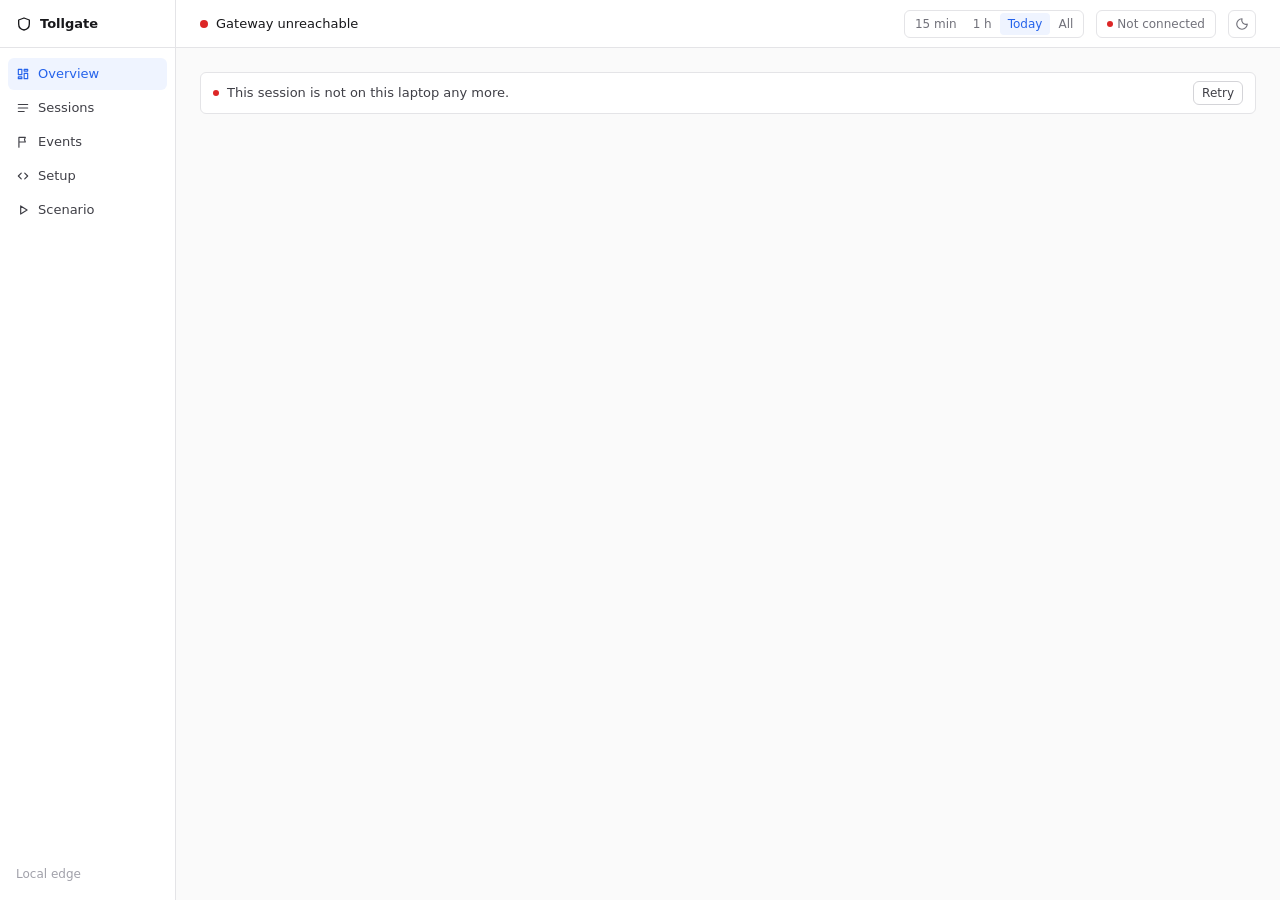
==== commit 7f13116b: "Edge UI: drop page titles (top bar carries view controls), compact status chip, aligned 28px top bar" ====
--- a/tollgate/ui/edge/index.html
+++ b/tollgate/ui/edge/index.html
@@ -22,7 +22,7 @@
     <header class="top">
       <button id="health" class="health" type="button" aria-live="polite"><span class="dot"></span><span class="msg ell">Checking…</span></button>
       <span class="spacer"></span>
-      <div id="range" class="seg" role="group" aria-label="Time range"></div>
+      <div id="bar" class="bar"></div>
       <div id="status" class="status" aria-label="Status"></div>
       <button id="theme" class="icon-btn" type="button" aria-label="Switch light or dark" title="Switch light or dark"><svg class="i" viewBox="0 0 24 24" aria-hidden="true"><path d="M12 3a9 9 0 1 0 9 9 7 7 0 0 1-9-9z"/></svg></button>
     </header>
--- a/tollgate/ui/edge/app.css
+++ b/tollgate/ui/edge/app.css
@@ -1,4 +1,4 @@
-/* Tollgate local edge v2. Grey is the default, colour is information: one accent (blue) for interactive/selected,
+/* Tollgate local edge v3. Grey is the default, colour is information: one accent (blue) for interactive/selected,
    red only for Blocked and real problems. Type: 13 body, 12 labels, 15 section, 18 page, 22 KPI. 8px grid, 6px radius. */
 :root {
   --bg: #fafafa; --panel: #ffffff; --soft: #f4f4f5; --soft-2: #e4e4e7; --line: #e4e4e7; --line-2: #d4d4d8;
@@ -53,18 +53,18 @@
 /* shell */
 .shell { display: grid; grid-template-columns: 176px minmax(0, 1fr); min-height: 100vh; }
 .nav { background: var(--panel); border-right: 1px solid var(--line); padding: 8px; display: flex; flex-direction: column; gap: 2px; position: sticky; top: 0; height: 100vh; }
-.brand { display: flex; align-items: center; gap: 8px; height: 40px; padding: 0 8px; margin-bottom: 8px; font-weight: 600; }
+.brand { display: flex; align-items: center; gap: 8px; height: 48px; padding: 0 16px; margin: -8px -8px 8px; border-bottom: 1px solid var(--line); font-weight: 600; }
 .brand svg { width: 16px; height: 16px; }
 .nav a { display: flex; align-items: center; gap: 8px; height: 32px; padding: 0 8px; border-radius: var(--r); color: var(--ink-2); }
 .nav a:hover { background: var(--soft); text-decoration: none; }
 .nav a[aria-current="page"] { background: var(--accent-soft); color: var(--accent); font-weight: 500; }
 .nav-foot { margin-top: auto; color: var(--faint); font-size: 12px; padding: 8px; }
 .main { min-width: 0; }
-.top { display: flex; align-items: center; gap: 8px; height: 48px; padding: 0 24px; border-bottom: 1px solid var(--line); background: var(--panel); position: sticky; top: 0; z-index: 5; }
+.top { display: flex; align-items: center; gap: 12px; height: 48px; padding: 0 24px 0 16px; border-bottom: 1px solid var(--line); background: var(--panel); position: sticky; top: 0; z-index: 5; }
 .top .spacer { flex: 1; }
-#view { padding: 24px; outline: none; max-width: 1400px; }
-.page-h { display: flex; align-items: flex-end; justify-content: space-between; gap: 16px; margin-bottom: 16px; }
-.page-h p { margin: 4px 0 0; color: var(--muted); font-size: 12px; }
+#view { padding: 24px; outline: none; }
+.bar { display: flex; align-items: center; gap: 8px; }
+.bar:empty { display: none; }
 
 .health { display: inline-flex; align-items: center; gap: 8px; height: 28px; padding: 0 8px; border: 0; background: none; border-radius: var(--r); max-width: 420px; cursor: default; }
 .health .dot { width: 8px; height: 8px; border-radius: 50%; background: var(--faint); flex: none; }
@@ -72,16 +72,16 @@
 .health.alert .dot { background: var(--red); }
 .health.warn, .health.alert { cursor: pointer; }
 .health.warn:hover, .health.alert:hover { background: var(--soft); }
-.status { display: flex; align-items: center; gap: 12px; font-size: 12px; color: var(--muted); min-width: 0; }
+.status { display: flex; align-items: center; gap: 8px; height: 28px; padding: 0 10px; border: 1px solid var(--line); border-radius: var(--r); font-size: 12px; color: var(--muted); min-width: 0; cursor: default; }
 .status > span { display: inline-flex; align-items: center; gap: 4px; white-space: nowrap; }
 .status .who { color: var(--ink); }
-.status .sep { width: 1px; height: 16px; background: var(--line); }
+.status .sep { width: 1px; height: 14px; background: var(--line); }
 .cdot { width: 6px; height: 6px; border-radius: 50%; background: var(--faint); display: inline-block; }
 .cdot.off { background: var(--red); }
 
 /* controls */
 .seg { display: inline-flex; border: 1px solid var(--line); border-radius: var(--r); padding: 2px; background: var(--panel); }
-.seg button { height: 24px; padding: 0 8px; border: 0; background: none; border-radius: 4px; font-size: 12px; color: var(--muted); cursor: pointer; }
+.seg button { height: 22px; padding: 0 8px; border: 0; background: none; border-radius: 4px; font-size: 12px; color: var(--muted); cursor: pointer; }
 .seg button:hover { color: var(--ink); }
 .seg button[aria-pressed="true"] { background: var(--accent-soft); color: var(--accent); font-weight: 500; }
 .btn { display: inline-flex; align-items: center; gap: 4px; height: 28px; padding: 0 12px; border: 1px solid var(--line-2); background: var(--panel); border-radius: var(--r); cursor: pointer; font-size: 12px; font-weight: 500; white-space: nowrap; }
@@ -103,7 +103,7 @@
 .card { background: var(--panel); border: 1px solid var(--line); border-radius: var(--r); min-width: 0; }
 .card-h { display: flex; align-items: center; justify-content: space-between; gap: 8px; padding: 12px 16px; }
 .card-b { padding: 0 16px 16px; }
-.card-h + table { border-top: 1px solid var(--line); }
+.card-h + table, .card-b + table { border-top: 1px solid var(--line); }
 .grid2 { display: grid; grid-template-columns: 1fr 1fr; gap: 16px; }
 .stack { display: grid; gap: 16px; }
 
@@ -126,11 +126,11 @@
 
 /* horizontal bars + ranked lists */
 .hbars { display: grid; grid-template-columns: minmax(0, 1fr); gap: 4px; }
-.hbar { position: relative; display: flex; justify-content: space-between; gap: 8px; height: 28px; align-items: center; padding: 0 8px; }
-.hbar .fill { position: absolute; inset: 0 auto 0 0; background: var(--bar); border-radius: 4px; }
-.hbar span { position: relative; }
-.hbar .lab { flex: 1; min-width: 0; overflow: hidden; text-overflow: ellipsis; white-space: nowrap; }
-.hbar .num { flex: none; }
+.hbar { display: grid; grid-template-columns: minmax(0, 1fr) auto; column-gap: 8px; row-gap: 2px; padding: 4px 0; }
+.hbar .lab { min-width: 0; overflow: hidden; text-overflow: ellipsis; white-space: nowrap; }
+.hbar .num { color: var(--ink-2); }
+.hbar .track { grid-column: 1 / -1; height: 4px; background: var(--soft); border-radius: 2px; }
+.hbar .fill { height: 4px; background: var(--c-mid); border-radius: 2px; }
 
 /* tables */
 table.t { width: 100%; border-collapse: collapse; table-layout: fixed; }
@@ -150,16 +150,31 @@
 .notice { padding: 8px 12px; border: 1px solid var(--line); border-radius: var(--r); background: var(--panel); color: var(--ink-2); margin-bottom: 16px; display: flex; gap: 8px; align-items: center; }
 .notice .cdot { background: var(--red); }
 
-/* trace page */
-.back { font-size: 12px; display: inline-flex; gap: 4px; align-items: center; margin-bottom: 8px; color: var(--muted); }
-.strip { display: flex; flex-wrap: wrap; border: 1px solid var(--line); border-radius: var(--r); background: var(--panel); margin-bottom: 16px; }
-.strip > div { padding: 8px 16px; border-right: 1px solid var(--line); min-width: 0; }
+/* master-detail: list left, detail right, each scrolls on its own */
+.md { display: grid; grid-template-columns: minmax(440px, 36%) minmax(0, 1fr); gap: 16px; height: calc(100vh - 48px - 48px); min-height: 480px; }
+.pane { overflow: auto; min-height: 0; }
+/* session detail: header + strip fixed, steps take up to 40%, the step detail scrolls in the rest */
+.pane.split { display: flex; flex-direction: column; overflow: hidden; }
+.pane.split > .steps { flex: 0 1 auto; max-height: 40%; min-height: 120px; display: flex; flex-direction: column; }
+.pane.split > .detail { flex: 1 1 0; overflow: auto; min-height: 0; }
+.pane > table.t thead th { position: sticky; top: 0; background: var(--panel); z-index: 1; }
+table.t tbody tr.sel, table.t tbody tr.sel:hover { background: var(--accent-soft); }
+table.t tbody tr.sel td:first-child { box-shadow: inset 2px 0 0 var(--accent); }
+.two { display: flex; flex-direction: column; line-height: 16px; min-width: 0; }
+.two .small { font-size: 12px; }
+.live { display: inline-block; width: 6px; height: 6px; border-radius: 50%; background: var(--ink-2); margin-left: 6px; vertical-align: middle; }
+.pane-h { display: flex; align-items: baseline; gap: 8px; padding: 12px 16px 8px; }
+.pane-h h2 { flex: none; }
+.strip { display: flex; flex-wrap: wrap; border-top: 1px solid var(--line); border-bottom: 1px solid var(--line); }
+.strip > div { padding: 6px 10px; border-right: 1px solid var(--line); min-width: 0; }
 .strip > div:last-child { border-right: 0; }
+.strip > div:first-child { padding-left: 16px; }
+.strip .v .state:last-child { margin-right: 0 !important; }
 .strip .k { font-size: 12px; color: var(--muted); }
 .strip .v { white-space: nowrap; }
-.trace { display: grid; grid-template-columns: 340px minmax(0, 1fr); gap: 16px; align-items: start; }
-.steps-h { display: flex; justify-content: space-between; align-items: center; padding: 8px 8px 8px 16px; border-bottom: 1px solid var(--line); }
-.steplist { list-style: none; margin: 0; padding: 4px; max-height: calc(100vh - 260px); overflow: auto; }
+.detail { border-top: 1px solid var(--line); }
+.steps-h { display: flex; justify-content: space-between; align-items: center; padding: 8px 8px 4px 16px; }
+.steplist { list-style: none; margin: 0; padding: 0 4px 4px; overflow: auto; min-height: 0; }
 .step { display: grid; grid-template-columns: 20px minmax(0, 1fr) auto auto; gap: 8px; align-items: center; height: 36px; padding: 0 8px; border-radius: 4px; cursor: pointer; border: 0; background: none; width: 100%; text-align: left; }
 .step:hover { background: var(--soft); }
 .step[aria-current="true"] { background: var(--accent-soft); }
@@ -226,13 +241,41 @@
 .toolchips { display: flex; flex-wrap: wrap; gap: 4px; margin-top: 8px; }
 
 /* scenario */
-.sc-bar { display: flex; gap: 8px; align-items: center; }
 table.t.sc td { white-space: normal; height: auto; padding-top: 8px; padding-bottom: 8px; vertical-align: top; overflow-wrap: anywhere; }
 table.t.sc td.id { color: var(--muted); font-variant-numeric: tabular-nums; }
 .why-f { color: var(--muted); font-size: 12px; }
 
+.sect { margin-top: 16px; border-top: 1px solid var(--line); padding-top: 12px; }
+.sect > h3 { margin-bottom: 8px; }
+.pane .filters { padding: 12px 16px; margin: 0; border-bottom: 1px solid var(--line); }
+.pane .search { width: 100%; }
+
+/* setup v3 */
+.managed { display: inline-flex; align-items: center; gap: 4px; font-size: 12px; color: var(--muted); }
+.managed svg.i { width: 12px; height: 12px; }
+.srv + .srv { margin-top: 16px; }
+.srv-h { display: flex; align-items: baseline; gap: 8px; margin-bottom: 4px; }
+.srv-h h3 { margin: 0; color: var(--ink); font-size: 13px; font-weight: 600; }
+.srv table.t { border: 1px solid var(--line); border-radius: var(--r); border-collapse: separate; border-spacing: 0; }
+.srv table.t th:first-child, .srv table.t td:first-child { padding-left: 12px; }
+.denied { display: flex; flex-wrap: wrap; gap: 4px; align-items: center; margin-top: 8px; }
+.denied .muted { margin-right: 4px; }
+.meter { height: 4px; background: var(--soft); border-radius: 2px; margin-top: 12px; }
+.meter i { display: block; height: 4px; background: var(--c-mid); border-radius: 2px; }
+.flow { margin: 0; color: var(--ink-2); }
+.flow strong { font-weight: 600; color: var(--ink); }
+.field.set { grid-template-columns: 112px minmax(0, 1fr) auto; }
+.field.set label { font-size: 12px; color: var(--ink); font-weight: 500; }
+.num-in { width: 88px; height: 28px; padding: 0 8px; border: 1px solid var(--line-2); border-radius: var(--r); background: var(--panel); text-align: right; }
+.sel-in { height: 28px; padding: 0 4px; border: 1px solid var(--line-2); border-radius: var(--r); background: var(--panel); }
+input[type="checkbox"] { width: 16px; height: 16px; accent-color: var(--accent); }
+.err { color: var(--red); }
+details.snips { border-top: 1px solid var(--line); }
+details.snips > summary { cursor: pointer; padding: 10px 16px; font-size: 12px; color: var(--muted); }
+details.snips[open] > summary { color: var(--ink); }
+
 @media (max-width: 1100px) {
-  .grid2, .trace { grid-template-columns: minmax(0, 1fr); }
+  .grid2, .md { grid-template-columns: minmax(0, 1fr); }
+  .md { height: auto; }
   .kpis { grid-template-columns: repeat(2, minmax(0, 1fr)); }
-  .status .vers { display: none; }
-}
+}
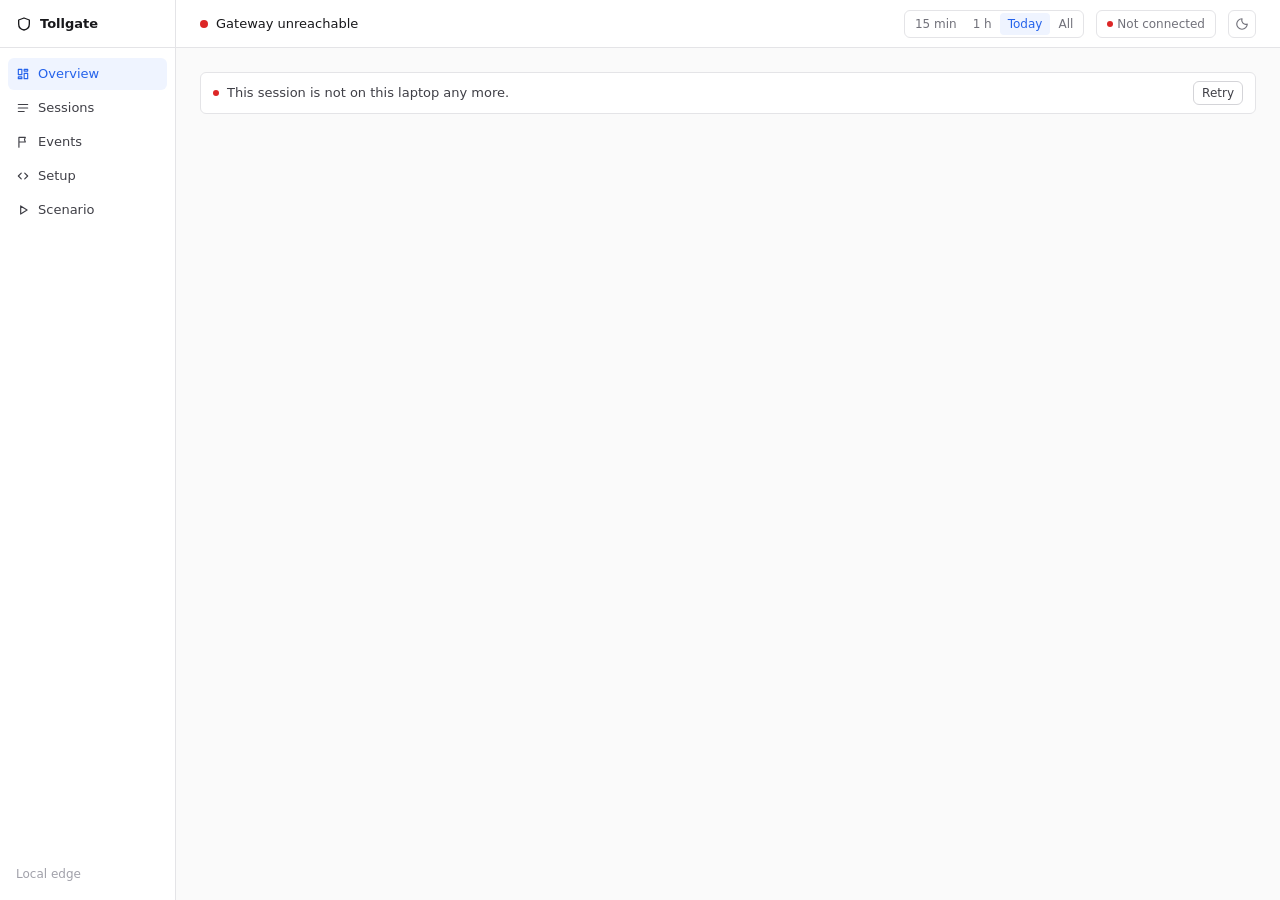
==== commit 2139a8ba: "Edge UI: extract shared helpers into common.js (DOM builder, icons, badges, formatting, theme, chart" ====
--- a/tollgate/ui/edge/index.html
+++ b/tollgate/ui/edge/index.html
@@ -29,6 +29,7 @@
     <main id="view" tabindex="-1"></main>
   </div>
 </div>
+<script src="common.js"></script>
 <script src="app.js"></script>
 </body>
 </html>
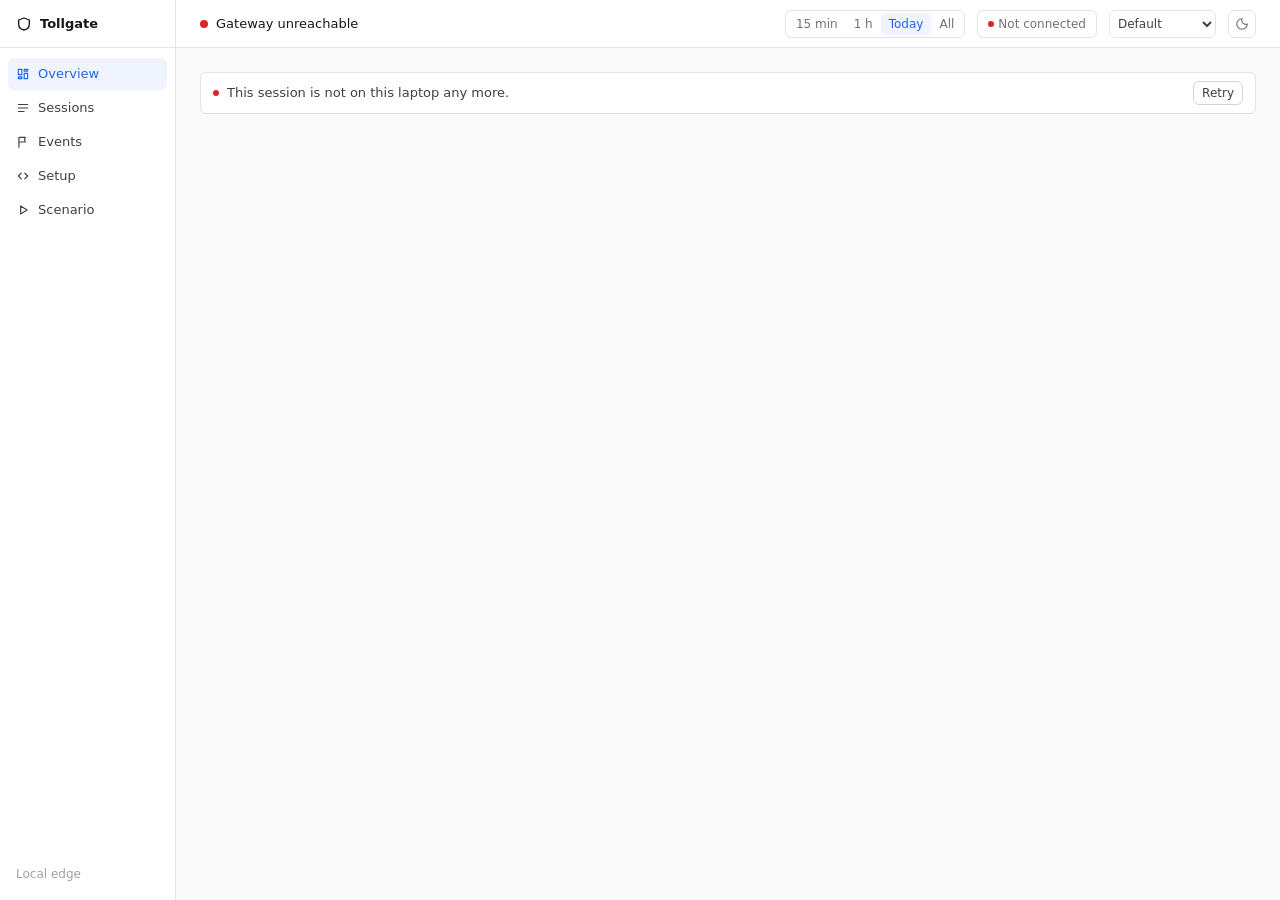
==== commit 01817e6f: "ui: switchable style presets (Default, Claude Code, Codex, Publisher, Minimal, Retro) on console + e" ====
--- a/tollgate/ui/edge/index.html
+++ b/tollgate/ui/edge/index.html
@@ -4,8 +4,10 @@
 <meta charset="utf-8">
 <meta name="viewport" content="width=device-width, initial-scale=1">
 <title>Tollgate Edge</title>
-<script>try { const t = localStorage.getItem("tg.theme"); if (t) document.documentElement.dataset.theme = t; } catch {}</script>
+<script>try { const d = document.documentElement, t = localStorage.getItem("tg.theme"), s = localStorage.getItem("tg.style"); if (t) d.dataset.theme = t; if (s) d.dataset.style = s; } catch {}</script>
 <link rel="stylesheet" href="app.css">
+<link rel="stylesheet" href="styles.css">
+<link rel="stylesheet" media="print" onload="this.media='all'" href="https://fonts.googleapis.com/css2?family=Bodoni+Moda:opsz,wght@6..96,600;6..96,700&family=IBM+Plex+Mono:wght@400;600&family=JetBrains+Mono:wght@400;500&family=Source+Serif+4:opsz,wght@8..60,400;8..60,600&display=swap">
 </head>
 <body>
 <div class="shell">
@@ -24,6 +26,8 @@
       <span class="spacer"></span>
       <div id="bar" class="bar"></div>
       <div id="status" class="status" aria-label="Status"></div>
+      <label class="sr" for="style">Style</label>
+      <select id="style" class="style-pick" title="Style"><option value="">Default</option><option value="claude">Claude Code</option><option value="codex">Codex</option><option value="publisher">Publisher</option><option value="minimal">Minimal</option><option value="retro">Retro</option></select>
       <button id="theme" class="icon-btn" type="button" aria-label="Switch light or dark" title="Switch light or dark"><svg class="i" viewBox="0 0 24 24" aria-hidden="true"><path d="M12 3a9 9 0 1 0 9 9 7 7 0 0 1-9-9z"/></svg></button>
     </header>
     <main id="view" tabindex="-1"></main>
--- a/tollgate/ui/edge/app.css
+++ b/tollgate/ui/edge/app.css
@@ -7,9 +7,10 @@
   --red: #dc2626; --red-soft: #fdecec; --red-ink: #9f1d1d;
   --c-allow: #d4d4d8; --c-mid: #8e8e96; --c-block: #dc2626; --bar: #e4e4e7;
   --mark: #e4e4e7; --mark-ink: #18181b;
-  --r: 6px;
+  --r: 6px; --on-accent: #fff; --shadow: none;
   --font: "Inter", system-ui, -apple-system, "Segoe UI", Roboto, sans-serif;
   --mono: ui-monospace, "Cascadia Mono", "SF Mono", Consolas, monospace;
+  --head: var(--font);
   color-scheme: light;
 }
 @media (prefers-color-scheme: dark) {
@@ -40,6 +41,7 @@
 a:hover { text-decoration: underline; }
 :focus-visible { outline: 2px solid var(--accent); outline-offset: 1px; border-radius: 4px; }
 code, pre, .mono { font-family: var(--mono); font-size: 12px; }
+h1, h2, .kpi .v { font-family: var(--head); }
 h1 { font-size: 18px; line-height: 24px; margin: 0; font-weight: 600; letter-spacing: -0.01em; }
 h2 { font-size: 15px; line-height: 20px; margin: 0; font-weight: 600; }
 h3 { font-size: 12px; line-height: 16px; margin: 0 0 4px; font-weight: 500; color: var(--muted); }
@@ -87,7 +89,7 @@
 .btn { display: inline-flex; align-items: center; gap: 4px; height: 28px; padding: 0 12px; border: 1px solid var(--line-2); background: var(--panel); border-radius: var(--r); cursor: pointer; font-size: 12px; font-weight: 500; white-space: nowrap; }
 .btn:hover { background: var(--soft); }
 .btn:disabled { opacity: .5; cursor: default; }
-.btn.primary { background: var(--accent); border-color: var(--accent); color: #fff; }
+.btn.primary { background: var(--accent); border-color: var(--accent); color: var(--on-accent); }
 .btn.primary:hover { filter: brightness(1.08); background: var(--accent); }
 .btn.sm { height: 24px; padding: 0 8px; }
 .icon-btn { width: 28px; height: 28px; display: inline-flex; align-items: center; justify-content: center; border: 1px solid var(--line); background: var(--panel); border-radius: var(--r); cursor: pointer; color: var(--muted); }
@@ -100,7 +102,7 @@
 .badge.plain { background: none; padding: 0; color: var(--muted); }
 
 /* cards */
-.card { background: var(--panel); border: 1px solid var(--line); border-radius: var(--r); min-width: 0; }
+.card { background: var(--panel); border: 1px solid var(--line); border-radius: var(--r); min-width: 0; box-shadow: var(--shadow); }
 .card-h { display: flex; align-items: center; justify-content: space-between; gap: 8px; padding: 12px 16px; }
 .card-b { padding: 0 16px 16px; }
 .card-h + table, .card-b + table { border-top: 1px solid var(--line); }
--- a/tollgate/ui/edge/styles.css
+++ b/tollgate/ui/edge/styles.css
@@ -0,0 +1,173 @@
+/* Style presets (per viewer, localStorage tg.style -> <html data-style>). Same layout in every preset: only type,
+   colour, radius, borders and shadows change. Red keeps meaning Blocked / real problems everywhere.
+   Each preset: light tokens, then dark tokens twice (system dark unless forced light, and forced dark). */
+
+.style-pick { height: 28px; padding: 0 4px; border: 1px solid var(--line); border-radius: var(--r); background: var(--panel); color: var(--ink-2); font-size: 12px; cursor: pointer; }
+.style-pick:hover { background: var(--soft); }
+
+/* ---------- Claude Code: cream paper, warm ink, clay accent, serif headings, mono figures ---------- */
+:root[data-style="claude"] {
+  --bg: #f3f0e8; --panel: #faf8f3; --soft: #ece8dd; --soft-2: #e0dbcd; --line: #e3ddd0; --line-2: #d2cbbb;
+  --ink: #2b2722; --ink-2: #4a443b; --muted: #6b6357; --faint: #a39a8c;
+  --accent: #a3472a; --accent-soft: #f6e9e0; --on-accent: #fff;
+  --red: #b8202b; --red-soft: #f7dfdf; --red-ink: #861720;
+  --c-allow: #ddd6c6; --c-mid: #9a907f; --c-block: #c4262f; --bar: #e3ddd0; --mark: #ece8dd; --mark-ink: #2b2722;
+  --r: 8px; --shadow: 0 1px 2px rgba(70, 50, 30, .05);
+  --font: system-ui, -apple-system, "Segoe UI", Roboto, sans-serif;
+  --head: "Source Serif 4", Georgia, "Times New Roman", serif;
+  --mono: "JetBrains Mono", ui-monospace, "Cascadia Mono", Consolas, monospace;
+}
+@media (prefers-color-scheme: dark) { :root[data-style="claude"]:not([data-theme="light"]) {
+  --bg: #1a1915; --panel: #22211d; --soft: #2c2a25; --soft-2: #3a3731; --line: #34312b; --line-2: #45413a;
+  --ink: #ece7dc; --ink-2: #cfc8ba; --muted: #a0988a; --faint: #6d665b;
+  --accent: #e0835f; --accent-soft: #3a2a21; --on-accent: #1a1915;
+  --red: #f2646a; --red-soft: #3d1c1e; --red-ink: #ffb8b8;
+  --c-allow: #45413a; --c-mid: #7d7568; --c-block: #ef5a5f; --bar: #3a3731; --mark: #45413a; --mark-ink: #ece7dc;
+  --shadow: none;
+} }
+:root[data-style="claude"][data-theme="dark"] {
+  --bg: #1a1915; --panel: #22211d; --soft: #2c2a25; --soft-2: #3a3731; --line: #34312b; --line-2: #45413a;
+  --ink: #ece7dc; --ink-2: #cfc8ba; --muted: #a0988a; --faint: #6d665b;
+  --accent: #e0835f; --accent-soft: #3a2a21; --on-accent: #1a1915;
+  --red: #f2646a; --red-soft: #3d1c1e; --red-ink: #ffb8b8;
+  --c-allow: #45413a; --c-mid: #7d7568; --c-block: #ef5a5f; --bar: #3a3731; --mark: #45413a; --mark-ink: #ece7dc;
+  --shadow: none;
+}
+:root[data-style="claude"] h1, :root[data-style="claude"] h2 { font-weight: 600; letter-spacing: 0; }
+:root[data-style="claude"] .kpi .v, :root[data-style="claude"] .status, :root[data-style="claude"] .brand { font-family: var(--mono); }
+:root[data-style="claude"] .kpi .v { font-weight: 500; }
+
+/* ---------- Codex / OpenAI: monochrome, airy, neutral sans, pills, near-black accent ---------- */
+:root[data-style="codex"] {
+  --bg: #ffffff; --panel: #ffffff; --soft: #f4f4f4; --soft-2: #e6e6e6; --line: #ebebeb; --line-2: #d9d9d9;
+  --ink: #0d0d0d; --ink-2: #333333; --muted: #6b6b6b; --faint: #a8a8a8;
+  --accent: #0d0d0d; --accent-soft: #efefef; --on-accent: #ffffff;
+  --red: #d92d20; --red-soft: #fdeceb; --red-ink: #9a1c13;
+  --c-allow: #e0e0e0; --c-mid: #8a8a8a; --c-block: #d92d20; --bar: #ebebeb; --mark: #efefef; --mark-ink: #0d0d0d;
+  --r: 12px; --shadow: 0 1px 2px rgba(0, 0, 0, .04), 0 2px 8px rgba(0, 0, 0, .03);
+  --font: ui-sans-serif, -apple-system, "Segoe UI Variable Text", "Segoe UI", Roboto, "Helvetica Neue", sans-serif;
+}
+@media (prefers-color-scheme: dark) { :root[data-style="codex"]:not([data-theme="light"]) {
+  --bg: #000000; --panel: #0f0f0f; --soft: #1a1a1a; --soft-2: #2a2a2a; --line: #222222; --line-2: #343434;
+  --ink: #f5f5f5; --ink-2: #d4d4d4; --muted: #9a9a9a; --faint: #5c5c5c;
+  --accent: #f5f5f5; --accent-soft: #242424; --on-accent: #000000;
+  --red: #ff6159; --red-soft: #3a1412; --red-ink: #ffb4ae;
+  --c-allow: #333333; --c-mid: #7a7a7a; --c-block: #ff6159; --bar: #2a2a2a; --mark: #343434; --mark-ink: #f5f5f5;
+  --shadow: none;
+} }
+:root[data-style="codex"][data-theme="dark"] {
+  --bg: #000000; --panel: #0f0f0f; --soft: #1a1a1a; --soft-2: #2a2a2a; --line: #222222; --line-2: #343434;
+  --ink: #f5f5f5; --ink-2: #d4d4d4; --muted: #9a9a9a; --faint: #5c5c5c;
+  --accent: #f5f5f5; --accent-soft: #242424; --on-accent: #000000;
+  --red: #ff6159; --red-soft: #3a1412; --red-ink: #ffb4ae;
+  --c-allow: #333333; --c-mid: #7a7a7a; --c-block: #ff6159; --bar: #2a2a2a; --mark: #343434; --mark-ink: #f5f5f5;
+  --shadow: none;
+}
+:root[data-style="codex"] :is(.btn, .icon-btn, .badge, .seg, .seg button, .status, .fpill, .search, .sel-in, .num-in, .style-pick, .nav a, .health, details.dd > summary) { border-radius: 999px; }
+:root[data-style="codex"] h1 { font-weight: 600; letter-spacing: -0.02em; }
+:root[data-style="codex"] .kpi .v { font-weight: 600; letter-spacing: -0.02em; }
+
+/* ---------- Publisher: broadsheet. Serif, ink rules, square corners, red only for Blocked ---------- */
+:root[data-style="publisher"] {
+  --bg: #f4f2ed; --panel: #fbfaf7; --soft: #efece5; --soft-2: #e2ded4; --line: #d9d4c9; --line-2: #1b1b1b;
+  --ink: #111111; --ink-2: #2e2e2e; --muted: #5f5a52; --faint: #9b958a;
+  --accent: #111111; --accent-soft: #e9e5dc; --on-accent: #fbfaf7;
+  --red: #c8102e; --red-soft: #f8e1e3; --red-ink: #8f0b20;
+  --c-allow: #d9d4c9; --c-mid: #6e695f; --c-block: #c8102e; --bar: #e2ded4; --mark: #efece5; --mark-ink: #111111;
+  --r: 0px; --shadow: none;
+  --font: "Source Serif 4", Georgia, "Times New Roman", serif;
+  --head: "Bodoni Moda", "Didot", "Bodoni MT", Georgia, serif;
+}
+@media (prefers-color-scheme: dark) { :root[data-style="publisher"]:not([data-theme="light"]) {
+  --bg: #121110; --panel: #1a1917; --soft: #24221f; --soft-2: #312e2a; --line: #34312c; --line-2: #e8e4da;
+  --ink: #f0ece3; --ink-2: #d2cdc2; --muted: #a39d92; --faint: #6b665e;
+  --accent: #f0ece3; --accent-soft: #2c2a26; --on-accent: #121110;
+  --red: #f2555f; --red-soft: #3b1519; --red-ink: #ffb3b9;
+  --c-allow: #3a3631; --c-mid: #8a8479; --c-block: #f2555f; --bar: #312e2a; --mark: #312e2a; --mark-ink: #f0ece3;
+} }
+:root[data-style="publisher"][data-theme="dark"] {
+  --bg: #121110; --panel: #1a1917; --soft: #24221f; --soft-2: #312e2a; --line: #34312c; --line-2: #e8e4da;
+  --ink: #f0ece3; --ink-2: #d2cdc2; --muted: #a39d92; --faint: #6b665e;
+  --accent: #f0ece3; --accent-soft: #2c2a26; --on-accent: #121110;
+  --red: #f2555f; --red-soft: #3b1519; --red-ink: #ffb3b9;
+  --c-allow: #3a3631; --c-mid: #8a8479; --c-block: #f2555f; --bar: #312e2a; --mark: #312e2a; --mark-ink: #f0ece3;
+}
+:root[data-style="publisher"] body { font-variant-numeric: tabular-nums lining-nums; }
+:root[data-style="publisher"] .card { border-width: 0 0 1px; border-top: 2px solid var(--ink); }
+:root[data-style="publisher"] h1, :root[data-style="publisher"] h2 { font-weight: 700; letter-spacing: 0; }
+:root[data-style="publisher"] .kpi .v { font-weight: 700; }
+:root[data-style="publisher"] .brand { font-family: var(--head); font-size: 16px; font-weight: 700; }
+:root[data-style="publisher"] .top { border-bottom: 1px solid var(--ink); }
+:root[data-style="publisher"] .nav a[aria-current="page"] { box-shadow: inset 3px 0 0 var(--ink); }
+
+/* ---------- Minimal: no card chrome, whitespace + one hairline, flat type scale, one teal accent ---------- */
+:root[data-style="minimal"] {
+  --bg: #ffffff; --panel: #ffffff; --soft: #f6f6f6; --soft-2: #ebebeb; --line: #ededed; --line-2: #e0e0e0;
+  --ink: #1a1a1a; --ink-2: #444444; --muted: #737373; --faint: #a3a3a3;
+  --accent: #0e7490; --accent-soft: #ecf6f8; --on-accent: #ffffff;
+  --red: #d42a2a; --red-soft: #fcebeb; --red-ink: #9b1c1c;
+  --c-allow: #e3e3e3; --c-mid: #9a9a9a; --c-block: #d42a2a; --bar: #ededed; --mark: #f0f0f0; --mark-ink: #1a1a1a;
+  --r: 4px; --shadow: none;
+}
+@media (prefers-color-scheme: dark) { :root[data-style="minimal"]:not([data-theme="light"]) {
+  --bg: #111111; --panel: #111111; --soft: #1b1b1b; --soft-2: #262626; --line: #232323; --line-2: #2e2e2e;
+  --ink: #e8e8e8; --ink-2: #c4c4c4; --muted: #8f8f8f; --faint: #5a5a5a;
+  --accent: #5ec8dc; --accent-soft: #0f2a30; --on-accent: #111111;
+  --red: #f06363; --red-soft: #3a1717; --red-ink: #ffb4b4;
+  --c-allow: #2e2e2e; --c-mid: #6e6e6e; --c-block: #f06363; --bar: #262626; --mark: #2e2e2e; --mark-ink: #e8e8e8;
+} }
+:root[data-style="minimal"][data-theme="dark"] {
+  --bg: #111111; --panel: #111111; --soft: #1b1b1b; --soft-2: #262626; --line: #232323; --line-2: #2e2e2e;
+  --ink: #e8e8e8; --ink-2: #c4c4c4; --muted: #8f8f8f; --faint: #5a5a5a;
+  --accent: #5ec8dc; --accent-soft: #0f2a30; --on-accent: #111111;
+  --red: #f06363; --red-soft: #3a1717; --red-ink: #ffb4b4;
+  --c-allow: #2e2e2e; --c-mid: #6e6e6e; --c-block: #f06363; --bar: #262626; --mark: #2e2e2e; --mark-ink: #e8e8e8;
+}
+:root[data-style="minimal"] .card { border-color: transparent; }
+:root[data-style="minimal"] .nav { border-right-color: transparent; }
+:root[data-style="minimal"] :is(.icon-btn, .status, .seg, .style-pick) { border-color: transparent; }
+:root[data-style="minimal"] h1 { font-size: 15px; font-weight: 500; letter-spacing: 0; }
+:root[data-style="minimal"] h2 { font-size: 13px; font-weight: 500; }
+:root[data-style="minimal"] .kpi .v { font-size: 18px; font-weight: 400; }
+
+/* ---------- Retro: monospace, hard 1px borders, bevels, no radius. Light = beige 90s desktop, dark = phosphor CRT ---------- */
+:root[data-style="retro"] {
+  --bg: #cfc8b4; --panel: #e4dfcf; --soft: #d6cfbb; --soft-2: #c4bca6; --line: #8a8370; --line-2: #3b372d;
+  --ink: #1b1a15; --ink-2: #2f2c24; --muted: #4f4a3e; --faint: #7c7563;
+  --accent: #000080; --accent-soft: #c9cce4; --on-accent: #ffffff;
+  --red: #b00000; --red-soft: #f0c8c0; --red-ink: #7a0000;
+  --c-allow: #a9a18b; --c-mid: #5b5546; --c-block: #b00000; --bar: #c4bca6; --mark: #f0e68c; --mark-ink: #1b1a15;
+  --bevel-hi: #fbf8ee; --bevel-lo: #8a8370;
+  --r: 0px; --shadow: inset 1px 1px 0 var(--bevel-hi), inset -1px -1px 0 var(--bevel-lo);
+  --font: "IBM Plex Mono", ui-monospace, "Cascadia Mono", Consolas, monospace;
+  --mono: var(--font);
+}
+@media (prefers-color-scheme: dark) { :root[data-style="retro"]:not([data-theme="light"]) {
+  --bg: #030603; --panel: #081008; --soft: #0e1a0f; --soft-2: #163018; --line: #1d4a22; --line-2: #2f7a38;
+  --ink: #7dff9a; --ink-2: #5fd97a; --muted: #44b25e; --faint: #2a6e39;
+  --accent: #ffb000; --accent-soft: #2a1f00; --on-accent: #030603;
+  --red: #ff4b4b; --red-soft: #3a0a0a; --red-ink: #ff9a9a;
+  --c-allow: #1d4a22; --c-mid: #3fae58; --c-block: #ff4b4b; --bar: #163018; --mark: #2a1f00; --mark-ink: #ffb000;
+  --bevel-hi: #2f7a38; --bevel-lo: #000000;
+} }
+:root[data-style="retro"][data-theme="dark"] {
+  --bg: #030603; --panel: #081008; --soft: #0e1a0f; --soft-2: #163018; --line: #1d4a22; --line-2: #2f7a38;
+  --ink: #7dff9a; --ink-2: #5fd97a; --muted: #44b25e; --faint: #2a6e39;
+  --accent: #ffb000; --accent-soft: #2a1f00; --on-accent: #030603;
+  --red: #ff4b4b; --red-soft: #3a0a0a; --red-ink: #ff9a9a;
+  --c-allow: #1d4a22; --c-mid: #3fae58; --c-block: #ff4b4b; --bar: #163018; --mark: #2a1f00; --mark-ink: #ffb000;
+  --bevel-hi: #2f7a38; --bevel-lo: #000000;
+}
+:root[data-style="retro"] body { font-size: 12px; }
+:root[data-style="retro"] .card { border-color: var(--line-2); }
+:root[data-style="retro"] :is(.btn, .icon-btn, .style-pick, .seg, .status) { border-color: var(--line-2); box-shadow: var(--shadow); }
+:root[data-style="retro"] :is(.btn, .icon-btn):active { box-shadow: inset -1px -1px 0 var(--bevel-hi), inset 1px 1px 0 var(--bevel-lo); }
+:root[data-style="retro"] :is(.search, .sel-in, .num-in, input, select:not(.style-pick)) { box-shadow: inset 1px 1px 0 var(--bevel-lo), inset -1px -1px 0 var(--bevel-hi); }
+:root[data-style="retro"] :is(.badge, .nav a, .step, .seg button, .fpill, .tgl) { border-radius: 0; }
+:root[data-style="retro"] h1, :root[data-style="retro"] h2 { font-weight: 700; letter-spacing: 0; }
+:root[data-style="retro"] .nav a[aria-current="page"] { background: var(--accent); color: var(--on-accent); }
+@media (prefers-color-scheme: dark) { :root[data-style="retro"]:not([data-theme="light"]) body { text-shadow: 0 0 3px rgba(90, 255, 130, .35); } }
+:root[data-style="retro"][data-theme="dark"] body { text-shadow: 0 0 3px rgba(90, 255, 130, .35); }
+/* wider faces: keep the Blocked badge inside the narrow Last column */
+:root[data-style="publisher"] .badge { padding: 0 4px; gap: 3px; }
+:root[data-style="retro"] .badge { padding: 0 4px; gap: 3px; font-size: 11px; }
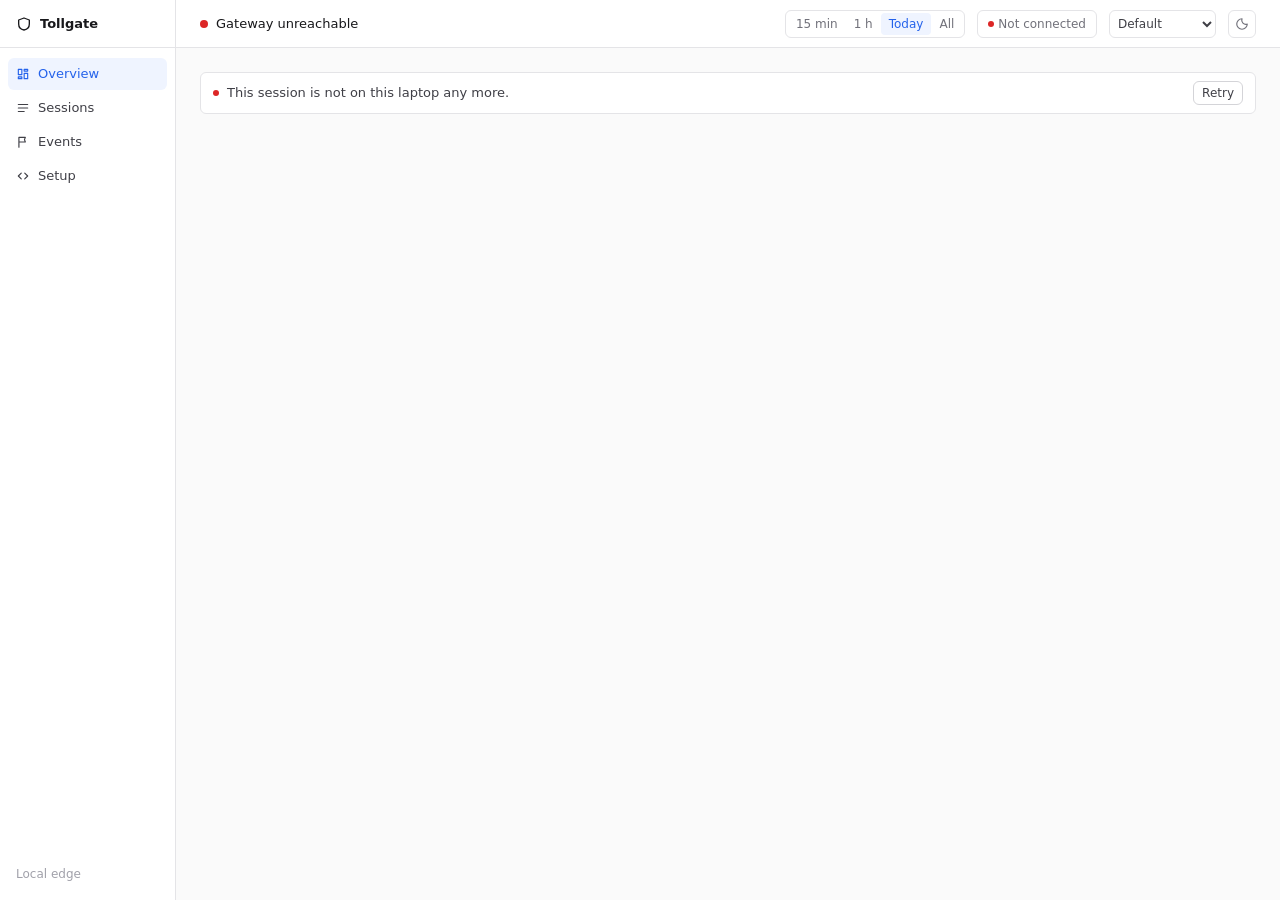
==== commit 5688a53d: "edge: remove the Scenario view and /edge/api/scenario routes The no-network fallback is scripts/demo" ====
--- a/tollgate/ui/edge/index.html
+++ b/tollgate/ui/edge/index.html
@@ -17,7 +17,6 @@
     <a href="#/sessions" data-view="sessions"><svg class="i" viewBox="0 0 24 24" aria-hidden="true"><path d="M4 6h16M4 12h16M4 18h10"/></svg>Sessions</a>
     <a href="#/events" data-view="events"><svg class="i" viewBox="0 0 24 24" aria-hidden="true"><path d="M5 21V4h11l-1.5 4L16 12H5"/></svg>Events</a>
     <a href="#/setup" data-view="setup"><svg class="i" viewBox="0 0 24 24" aria-hidden="true"><path d="M9 7 4 12l5 5M15 7l5 5-5 5"/></svg>Setup</a>
-    <a href="#/scenario" data-view="scenario"><svg class="i" viewBox="0 0 24 24" aria-hidden="true"><path d="M8 5v14l11-7z"/></svg>Scenario</a>
     <div class="nav-foot">Local edge</div>
   </nav>
   <div class="main">
--- a/tollgate/ui/edge/app.css
+++ b/tollgate/ui/edge/app.css
@@ -242,11 +242,6 @@
 ul.plain { margin: 0; padding-left: 16px; color: var(--ink-2); }
 .toolchips { display: flex; flex-wrap: wrap; gap: 4px; margin-top: 8px; }
 
-/* scenario */
-table.t.sc td { white-space: normal; height: auto; padding-top: 8px; padding-bottom: 8px; vertical-align: top; overflow-wrap: anywhere; }
-table.t.sc td.id { color: var(--muted); font-variant-numeric: tabular-nums; }
-.why-f { color: var(--muted); font-size: 12px; }
-
 .sect { margin-top: 16px; border-top: 1px solid var(--line); padding-top: 12px; }
 .sect > h3 { margin-bottom: 8px; }
 .pane .filters { padding: 12px 16px; margin: 0; border-bottom: 1px solid var(--line); }
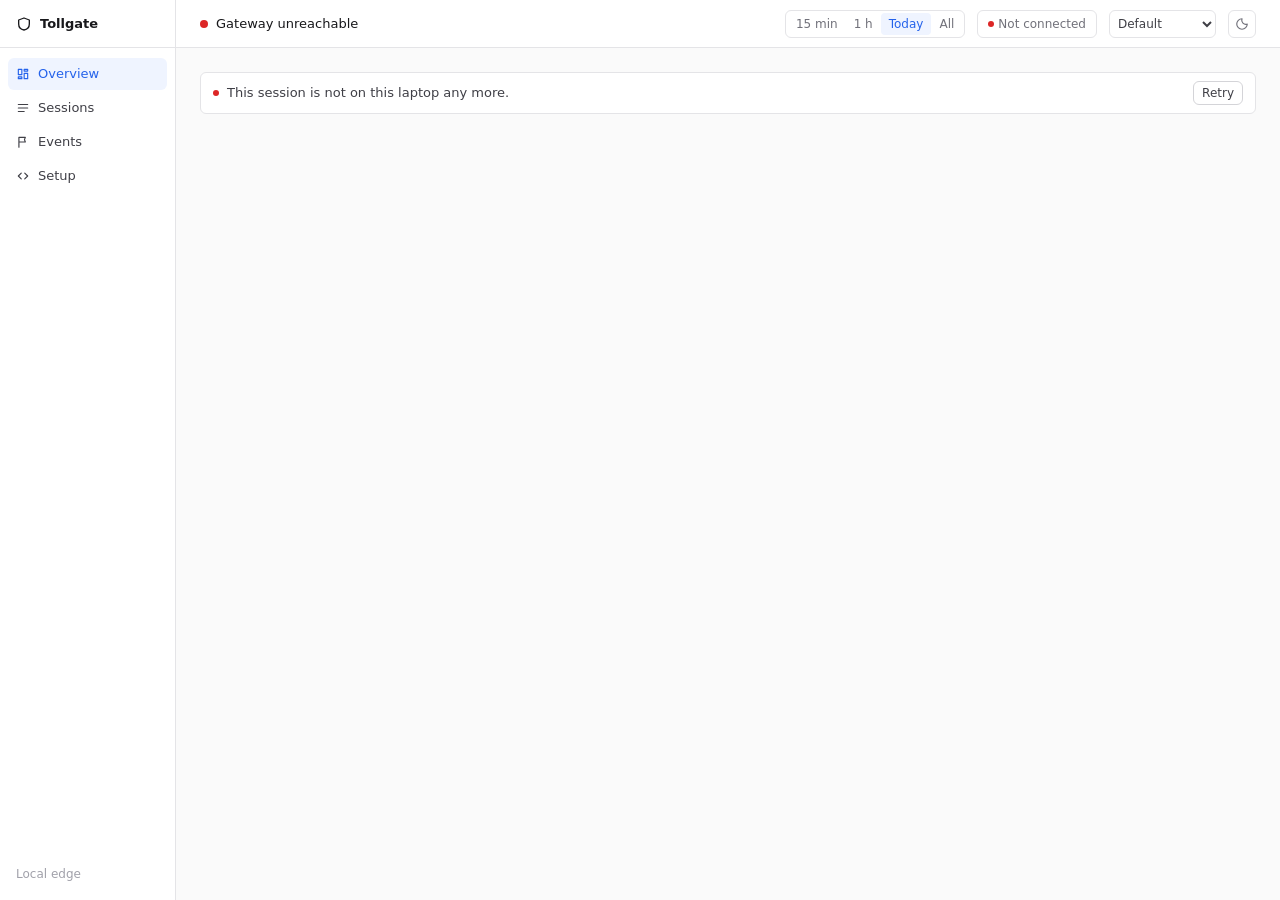
==== commit 9f7852d3: "Bundle style-preset web fonts locally (no Google Fonts requests) latin + latin-ext woff2 for Bodoni " ====
--- a/tollgate/ui/edge/index.html
+++ b/tollgate/ui/edge/index.html
@@ -7,7 +7,6 @@
 <script>try { const d = document.documentElement, t = localStorage.getItem("tg.theme"), s = localStorage.getItem("tg.style"); if (t) d.dataset.theme = t; if (s) d.dataset.style = s; } catch {}</script>
 <link rel="stylesheet" href="app.css">
 <link rel="stylesheet" href="styles.css">
-<link rel="stylesheet" media="print" onload="this.media='all'" href="https://fonts.googleapis.com/css2?family=Bodoni+Moda:opsz,wght@6..96,600;6..96,700&family=IBM+Plex+Mono:wght@400;600&family=JetBrains+Mono:wght@400;500&family=Source+Serif+4:opsz,wght@8..60,400;8..60,600&display=swap">
 </head>
 <body>
 <div class="shell">
--- a/tollgate/ui/edge/styles.css
+++ b/tollgate/ui/edge/styles.css
@@ -1,3 +1,133 @@
+/* Bundled web fonts (latin + latin-ext), served locally: no external requests. See fonts/README.md. */
+@font-face {
+  font-family: 'Bodoni Moda';
+  font-style: normal;
+  font-weight: 600;
+  font-display: swap;
+  src: url(/edge/fonts/BodoniModa-latin-ext.woff2) format('woff2');
+  unicode-range: U+0100-02BA, U+02BD-02C5, U+02C7-02CC, U+02CE-02D7, U+02DD-02FF, U+0304, U+0308, U+0329, U+1D00-1DBF, U+1E00-1E9F, U+1EF2-1EFF, U+2020, U+20A0-20AB, U+20AD-20C0, U+2113, U+2C60-2C7F, U+A720-A7FF;
+}
+@font-face {
+  font-family: 'Bodoni Moda';
+  font-style: normal;
+  font-weight: 600;
+  font-display: swap;
+  src: url(/edge/fonts/BodoniModa-latin.woff2) format('woff2');
+  unicode-range: U+0000-00FF, U+0131, U+0152-0153, U+02BB-02BC, U+02C6, U+02DA, U+02DC, U+0304, U+0308, U+0329, U+2000-206F, U+20AC, U+2122, U+2191, U+2193, U+2212, U+2215, U+FEFF, U+FFFD;
+}
+@font-face {
+  font-family: 'Bodoni Moda';
+  font-style: normal;
+  font-weight: 700;
+  font-display: swap;
+  src: url(/edge/fonts/BodoniModa-latin-ext.woff2) format('woff2');
+  unicode-range: U+0100-02BA, U+02BD-02C5, U+02C7-02CC, U+02CE-02D7, U+02DD-02FF, U+0304, U+0308, U+0329, U+1D00-1DBF, U+1E00-1E9F, U+1EF2-1EFF, U+2020, U+20A0-20AB, U+20AD-20C0, U+2113, U+2C60-2C7F, U+A720-A7FF;
+}
+@font-face {
+  font-family: 'Bodoni Moda';
+  font-style: normal;
+  font-weight: 700;
+  font-display: swap;
+  src: url(/edge/fonts/BodoniModa-latin.woff2) format('woff2');
+  unicode-range: U+0000-00FF, U+0131, U+0152-0153, U+02BB-02BC, U+02C6, U+02DA, U+02DC, U+0304, U+0308, U+0329, U+2000-206F, U+20AC, U+2122, U+2191, U+2193, U+2212, U+2215, U+FEFF, U+FFFD;
+}
+@font-face {
+  font-family: 'IBM Plex Mono';
+  font-style: normal;
+  font-weight: 400;
+  font-display: swap;
+  src: url(/edge/fonts/IBMPlexMono-latin-ext.woff2) format('woff2');
+  unicode-range: U+0100-02BA, U+02BD-02C5, U+02C7-02CC, U+02CE-02D7, U+02DD-02FF, U+0304, U+0308, U+0329, U+1D00-1DBF, U+1E00-1E9F, U+1EF2-1EFF, U+2020, U+20A0-20AB, U+20AD-20C0, U+2113, U+2C60-2C7F, U+A720-A7FF;
+}
+@font-face {
+  font-family: 'IBM Plex Mono';
+  font-style: normal;
+  font-weight: 400;
+  font-display: swap;
+  src: url(/edge/fonts/IBMPlexMono-latin.woff2) format('woff2');
+  unicode-range: U+0000-00FF, U+0131, U+0152-0153, U+02BB-02BC, U+02C6, U+02DA, U+02DC, U+0304, U+0308, U+0329, U+2000-206F, U+20AC, U+2122, U+2191, U+2193, U+2212, U+2215, U+FEFF, U+FFFD;
+}
+@font-face {
+  font-family: 'IBM Plex Mono';
+  font-style: normal;
+  font-weight: 600;
+  font-display: swap;
+  src: url(/edge/fonts/IBMPlexMono-latin-ext-600.woff2) format('woff2');
+  unicode-range: U+0100-02BA, U+02BD-02C5, U+02C7-02CC, U+02CE-02D7, U+02DD-02FF, U+0304, U+0308, U+0329, U+1D00-1DBF, U+1E00-1E9F, U+1EF2-1EFF, U+2020, U+20A0-20AB, U+20AD-20C0, U+2113, U+2C60-2C7F, U+A720-A7FF;
+}
+@font-face {
+  font-family: 'IBM Plex Mono';
+  font-style: normal;
+  font-weight: 600;
+  font-display: swap;
+  src: url(/edge/fonts/IBMPlexMono-latin-600.woff2) format('woff2');
+  unicode-range: U+0000-00FF, U+0131, U+0152-0153, U+02BB-02BC, U+02C6, U+02DA, U+02DC, U+0304, U+0308, U+0329, U+2000-206F, U+20AC, U+2122, U+2191, U+2193, U+2212, U+2215, U+FEFF, U+FFFD;
+}
+@font-face {
+  font-family: 'JetBrains Mono';
+  font-style: normal;
+  font-weight: 400;
+  font-display: swap;
+  src: url(/edge/fonts/JetBrainsMono-latin-ext.woff2) format('woff2');
+  unicode-range: U+0100-02BA, U+02BD-02C5, U+02C7-02CC, U+02CE-02D7, U+02DD-02FF, U+0304, U+0308, U+0329, U+1D00-1DBF, U+1E00-1E9F, U+1EF2-1EFF, U+2020, U+20A0-20AB, U+20AD-20C0, U+2113, U+2C60-2C7F, U+A720-A7FF;
+}
+@font-face {
+  font-family: 'JetBrains Mono';
+  font-style: normal;
+  font-weight: 400;
+  font-display: swap;
+  src: url(/edge/fonts/JetBrainsMono-latin.woff2) format('woff2');
+  unicode-range: U+0000-00FF, U+0131, U+0152-0153, U+02BB-02BC, U+02C6, U+02DA, U+02DC, U+0304, U+0308, U+0329, U+2000-206F, U+20AC, U+2122, U+2191, U+2193, U+2212, U+2215, U+FEFF, U+FFFD;
+}
+@font-face {
+  font-family: 'JetBrains Mono';
+  font-style: normal;
+  font-weight: 500;
+  font-display: swap;
+  src: url(/edge/fonts/JetBrainsMono-latin-ext.woff2) format('woff2');
+  unicode-range: U+0100-02BA, U+02BD-02C5, U+02C7-02CC, U+02CE-02D7, U+02DD-02FF, U+0304, U+0308, U+0329, U+1D00-1DBF, U+1E00-1E9F, U+1EF2-1EFF, U+2020, U+20A0-20AB, U+20AD-20C0, U+2113, U+2C60-2C7F, U+A720-A7FF;
+}
+@font-face {
+  font-family: 'JetBrains Mono';
+  font-style: normal;
+  font-weight: 500;
+  font-display: swap;
+  src: url(/edge/fonts/JetBrainsMono-latin.woff2) format('woff2');
+  unicode-range: U+0000-00FF, U+0131, U+0152-0153, U+02BB-02BC, U+02C6, U+02DA, U+02DC, U+0304, U+0308, U+0329, U+2000-206F, U+20AC, U+2122, U+2191, U+2193, U+2212, U+2215, U+FEFF, U+FFFD;
+}
+@font-face {
+  font-family: 'Source Serif 4';
+  font-style: normal;
+  font-weight: 400;
+  font-display: swap;
+  src: url(/edge/fonts/SourceSerif4-latin-ext.woff2) format('woff2');
+  unicode-range: U+0100-02BA, U+02BD-02C5, U+02C7-02CC, U+02CE-02D7, U+02DD-02FF, U+0304, U+0308, U+0329, U+1D00-1DBF, U+1E00-1E9F, U+1EF2-1EFF, U+2020, U+20A0-20AB, U+20AD-20C0, U+2113, U+2C60-2C7F, U+A720-A7FF;
+}
+@font-face {
+  font-family: 'Source Serif 4';
+  font-style: normal;
+  font-weight: 400;
+  font-display: swap;
+  src: url(/edge/fonts/SourceSerif4-latin.woff2) format('woff2');
+  unicode-range: U+0000-00FF, U+0131, U+0152-0153, U+02BB-02BC, U+02C6, U+02DA, U+02DC, U+0304, U+0308, U+0329, U+2000-206F, U+20AC, U+2122, U+2191, U+2193, U+2212, U+2215, U+FEFF, U+FFFD;
+}
+@font-face {
+  font-family: 'Source Serif 4';
+  font-style: normal;
+  font-weight: 600;
+  font-display: swap;
+  src: url(/edge/fonts/SourceSerif4-latin-ext.woff2) format('woff2');
+  unicode-range: U+0100-02BA, U+02BD-02C5, U+02C7-02CC, U+02CE-02D7, U+02DD-02FF, U+0304, U+0308, U+0329, U+1D00-1DBF, U+1E00-1E9F, U+1EF2-1EFF, U+2020, U+20A0-20AB, U+20AD-20C0, U+2113, U+2C60-2C7F, U+A720-A7FF;
+}
+@font-face {
+  font-family: 'Source Serif 4';
+  font-style: normal;
+  font-weight: 600;
+  font-display: swap;
+  src: url(/edge/fonts/SourceSerif4-latin.woff2) format('woff2');
+  unicode-range: U+0000-00FF, U+0131, U+0152-0153, U+02BB-02BC, U+02C6, U+02DA, U+02DC, U+0304, U+0308, U+0329, U+2000-206F, U+20AC, U+2122, U+2191, U+2193, U+2212, U+2215, U+FEFF, U+FFFD;
+}
+
 /* Style presets (per viewer, localStorage tg.style -> <html data-style>). Same layout in every preset: only type,
    colour, radius, borders and shadows change. Red keeps meaning Blocked / real problems everywhere.
    Each preset: light tokens, then dark tokens twice (system dark unless forced light, and forced dark). */
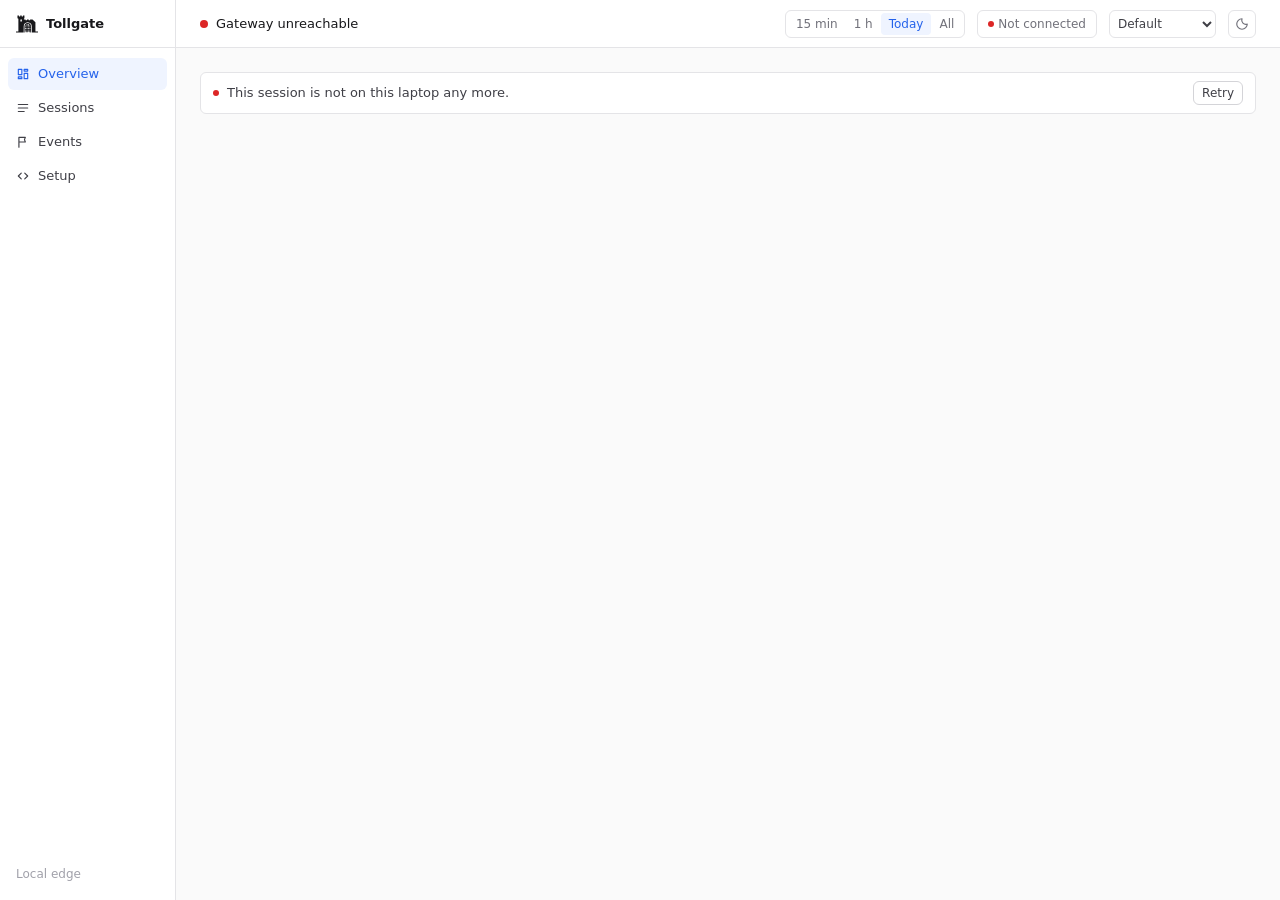
==== commit 2e3b8203: "Brand: castle mark replaces shield in edge + console nav and login card; SVG/PNG favicons; docs/bran" ====
--- a/tollgate/ui/edge/index.html
+++ b/tollgate/ui/edge/index.html
@@ -4,6 +4,9 @@
 <meta charset="utf-8">
 <meta name="viewport" content="width=device-width, initial-scale=1">
 <title>Tollgate Edge</title>
+<link rel="icon" type="image/svg+xml" href="/edge/brand/favicon.svg">
+<link rel="icon" type="image/png" sizes="32x32" href="/edge/brand/favicon-32.png">
+<link rel="apple-touch-icon" href="/edge/brand/apple-touch-icon-180.png">
 <script>try { const d = document.documentElement, t = localStorage.getItem("tg.theme"), s = localStorage.getItem("tg.style"); if (t) d.dataset.theme = t; if (s) d.dataset.style = s; } catch {}</script>
 <link rel="stylesheet" href="app.css">
 <link rel="stylesheet" href="styles.css">
@@ -11,7 +14,7 @@
 <body>
 <div class="shell">
   <nav class="nav" aria-label="Views">
-    <div class="brand"><svg class="i" viewBox="0 0 24 24" aria-hidden="true"><path d="M12 3 4 6v6c0 4.5 3.4 8.2 8 9 4.6-.8 8-4.5 8-9V6z"/></svg>Tollgate</div>
+    <div class="brand"><svg class="mark" viewBox="2 2.5 60 60" fill-rule="evenodd" aria-hidden="true"><path d="M2 56V53H8.5V18.5L6 16.5V9H10V12H13.5V9H17.5V12H21V9H25V17L23.5 18.5V20H28V22.5H32V20H36.5V22.5H40.5V20H47L55 28V53H62V56H45V40A12.05 12.05 0 0 0 34 28A12.05 12.05 0 0 0 23 40V56ZM14 26V21.5A2 2 0 0 1 18 21.5V26ZM25 56V40A10.06 10.06 0 0 1 34 30A10.06 10.06 0 0 1 43 40V56H41V52.5H39V54.5L38 56L37 54.5V52.5H35V54.5L34 56L33 54.5V52.5H31V54.5L30 56L29 54.5V52.5H27V56ZM27.6 37L29 34.7V37ZM31 33L33 32.2V37H31ZM35 32.2L37 33V37H35ZM39 34.7L40.4 37H39ZM27 39h2v2.5h-2zM31 39h2v2.5h-2zM35 39h2v2.5h-2zM39 39h2v2.5h-2zM27 43.5h2V46h-2zM31 43.5h2V46h-2zM35 43.5h2V46h-2zM39 43.5h2V46h-2zM27 48h2v2.5h-2zM31 48h2v2.5h-2zM35 48h2v2.5h-2zM39 48h2v2.5h-2z"/></svg>Tollgate</div>
     <a href="#/overview" data-view="overview"><svg class="i" viewBox="0 0 24 24" aria-hidden="true"><path d="M4 13h6V4H4zM14 20h6v-9h-6zM4 20h6v-3H4zM14 7h6V4h-6z"/></svg>Overview</a>
     <a href="#/sessions" data-view="sessions"><svg class="i" viewBox="0 0 24 24" aria-hidden="true"><path d="M4 6h16M4 12h16M4 18h10"/></svg>Sessions</a>
     <a href="#/events" data-view="events"><svg class="i" viewBox="0 0 24 24" aria-hidden="true"><path d="M5 21V4h11l-1.5 4L16 12H5"/></svg>Events</a>
--- a/tollgate/ui/edge/app.css
+++ b/tollgate/ui/edge/app.css
@@ -56,7 +56,7 @@
 .shell { display: grid; grid-template-columns: 176px minmax(0, 1fr); min-height: 100vh; }
 .nav { background: var(--panel); border-right: 1px solid var(--line); padding: 8px; display: flex; flex-direction: column; gap: 2px; position: sticky; top: 0; height: 100vh; }
 .brand { display: flex; align-items: center; gap: 8px; height: 48px; padding: 0 16px; margin: -8px -8px 8px; border-bottom: 1px solid var(--line); font-weight: 600; }
-.brand svg { width: 16px; height: 16px; }
+.brand svg { width: 22px; height: 22px; fill: currentColor; flex: none; }
 .nav a { display: flex; align-items: center; gap: 8px; height: 32px; padding: 0 8px; border-radius: var(--r); color: var(--ink-2); }
 .nav a:hover { background: var(--soft); text-decoration: none; }
 .nav a[aria-current="page"] { background: var(--accent-soft); color: var(--accent); font-weight: 500; }
